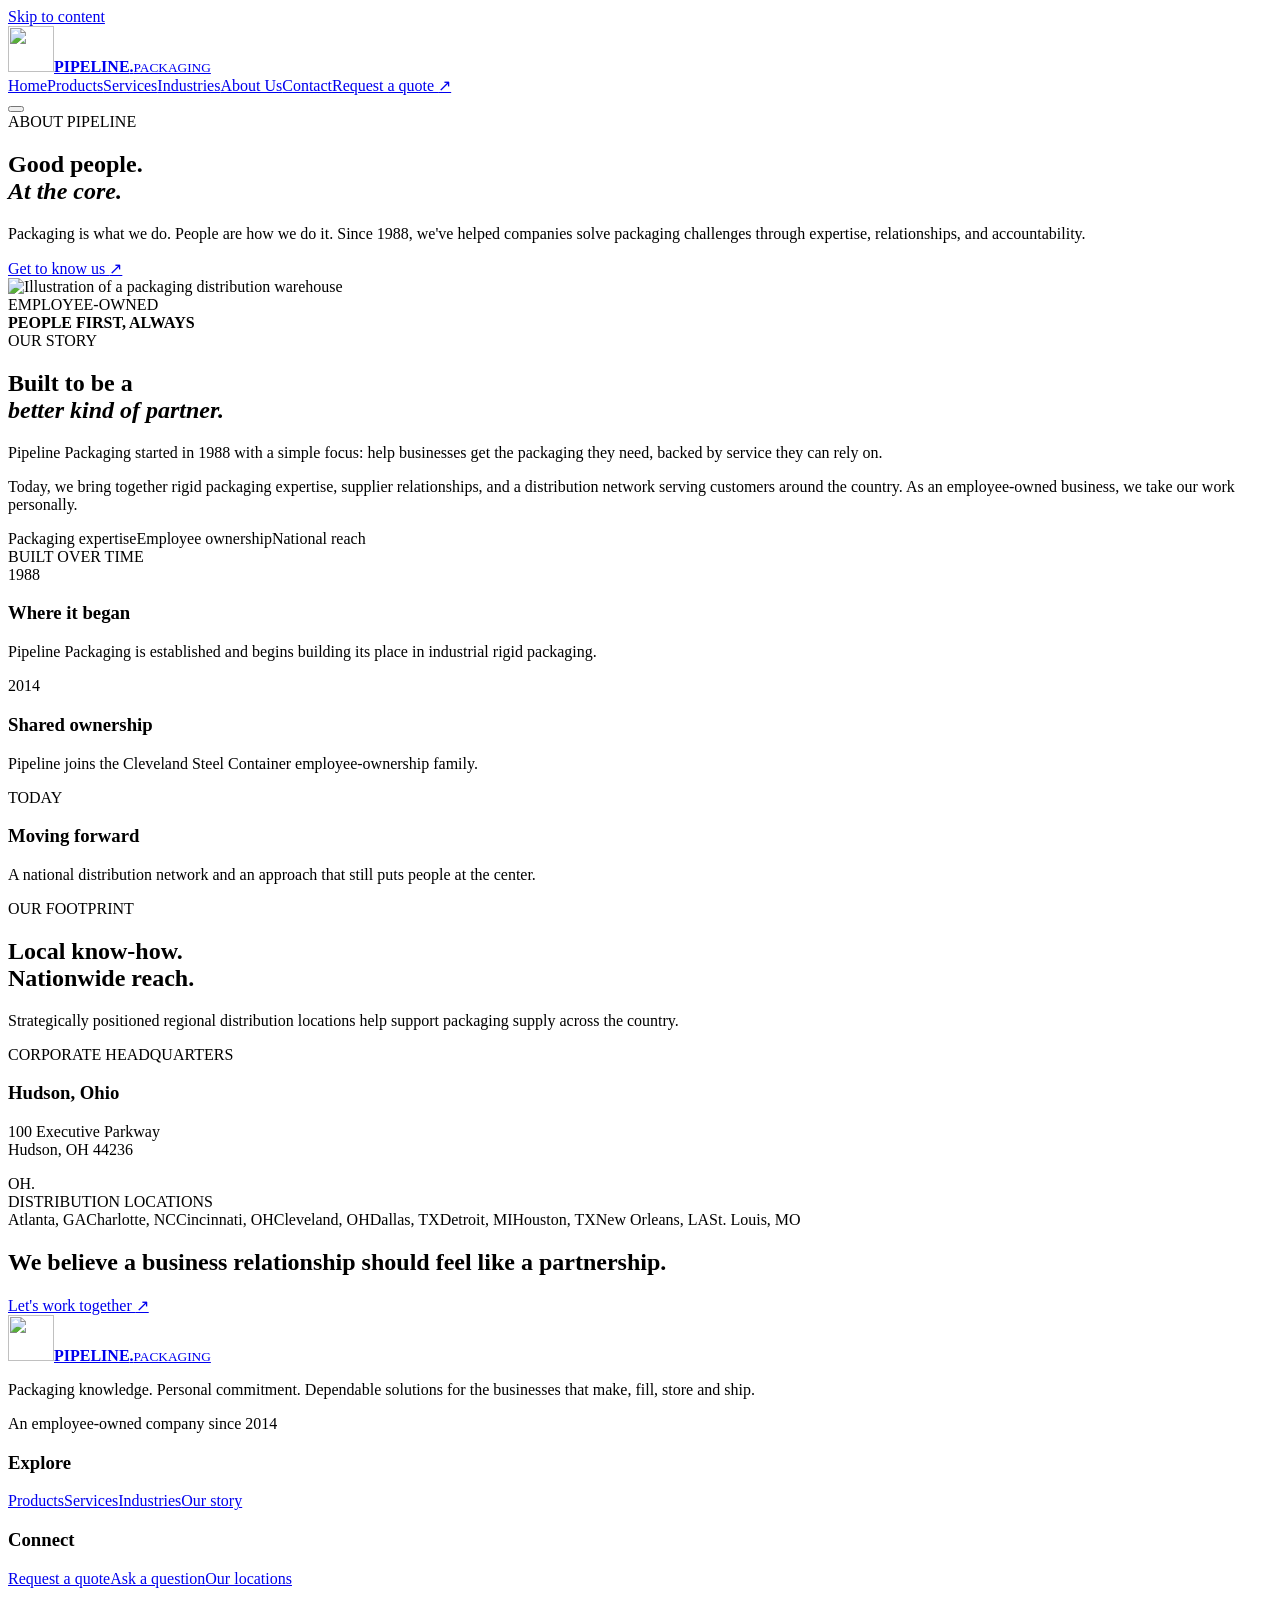
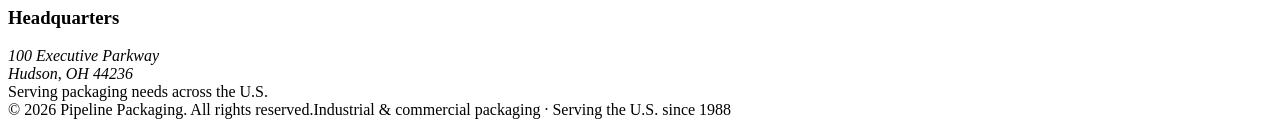
==== about.html @ a378121f "Add files via upload" ====
<!doctype html><html lang="en"><head><meta charset="utf-8"/><meta name="viewport" content="width=device-width, initial-scale=1"/>
<title>Our Story &amp; Locations | Pipeline Packaging</title><meta name="description" content="Learn about Pipeline Packaging, employee-owned since 2014, founded in 1988, with regional distribution locations across the United States."/>
<meta name="theme-color" content="#0d2336"/><link rel="icon" href="assets/favicon.svg" type="image/svg+xml"/><link rel="stylesheet" href="css/styles.css"/>
<link rel="preconnect" href="https://fonts.googleapis.com"/><link rel="preconnect" href="https://fonts.gstatic.com" crossorigin/>
<link href="https://fonts.googleapis.com/css2?family=DM+Sans:wght@400;500;600;700&family=Manrope:wght@400;500;600;700;800&display=swap" rel="stylesheet"/>
</head><body class="page-about"><a class="skip-link" href="#main">Skip to content</a>
<header class="site-header" id="site-header"><div class="container header-row">
<a class="brand" href="index.html" aria-label="Pipeline Packaging homepage"><img src="assets/mark.svg" width="46" height="46" alt=""/><span class="brand-words"><strong>PIPELINE<span class="brand-dot">.</span></strong><small>PACKAGING</small></span></a>
<nav class="main-nav" id="main-nav" aria-label="Main navigation"><a href="index.html" class="nav-link " >Home</a><a href="products.html" class="nav-link " >Products</a><a href="services.html" class="nav-link " >Services</a><a href="industries.html" class="nav-link " >Industries</a><a href="about.html" class="nav-link active" aria-current="page">About Us</a><a href="contact.html" class="nav-link " >Contact</a><a class="btn btn-dark nav-cta" href="contact.html?interest=General%20packaging%20inquiry">Request a quote <span aria-hidden="true">↗</span></a></nav>
<button class="menu-toggle" type="button" aria-label="Open menu" aria-expanded="false" aria-controls="main-nav"><span></span><span></span><span></span></button>
</div></header><main id="main">
<section class="sub-hero about-head"><div class="container about-lead"><div><span class="kicker">ABOUT PIPELINE</span><h1>Good people.<br/><em>At the core.</em></h1><p>Packaging is what we do. People are how we do it. Since 1988, we've helped companies solve packaging challenges through expertise, relationships, and accountability.</p><a href="contact.html" class="btn btn-blue btn-large">Get to know us <span aria-hidden="true">↗</span></a></div><div class="about-hero-photo"><img src="assets/warehouse-scene.svg" alt="Illustration of a packaging distribution warehouse"/><div class="photo-overlay photo-warehouse" aria-hidden="true"></div><div class="about-image-label">EMPLOYEE-OWNED<br/><strong>PEOPLE FIRST, ALWAYS</strong></div></div></div></section>
<section class="section about-origin"><div class="container about-origin-grid"><div><span class="kicker">OUR STORY</span><h2>Built to be a<br/><em>better kind of partner.</em></h2></div><div><p>Pipeline Packaging started in 1988 with a simple focus: help businesses get the packaging they need, backed by service they can rely on.</p><p>Today, we bring together rigid packaging expertise, supplier relationships, and a distribution network serving customers around the country. As an employee-owned business, we take our work personally.</p><div class="pill-row"><span>Packaging expertise</span><span>Employee ownership</span><span>National reach</span></div></div></div></section>
<section class="timeline-section"><div class="container"><span class="kicker kicker-light">BUILT OVER TIME</span><div class="timeline-grid"><div><span>1988</span><h3>Where it began</h3><p>Pipeline Packaging is established and begins building its place in industrial rigid packaging.</p></div><div><span>2014</span><h3>Shared ownership</h3><p>Pipeline joins the Cleveland Steel Container employee-ownership family.</p></div><div><span>TODAY</span><h3>Moving forward</h3><p>A national distribution network and an approach that still puts people at the center.</p></div></div></div></section>
<section class="section" id="locations"><div class="container"><div class="section-top"><div><span class="kicker">OUR FOOTPRINT</span><h2>Local know-how.<br/><span class="muted-heading">Nationwide reach.</span></h2></div><p class="top-caption">Strategically positioned regional distribution locations help support packaging supply across the country.</p></div>
<div class="location-card"><div class="location-heading"><div><span class="kicker kicker-light">CORPORATE HEADQUARTERS</span><h3>Hudson, Ohio</h3><p>100 Executive Parkway<br/>Hudson, OH 44236</p></div><span class="location-symbol">OH<span class="location-dot">.</span></span></div><div class="cities-col"><span class="cities-head">DISTRIBUTION LOCATIONS</span><div class="cities-grid"><span><i aria-hidden="true"></i>Atlanta, GA</span><span><i aria-hidden="true"></i>Charlotte, NC</span><span><i aria-hidden="true"></i>Cincinnati, OH</span><span><i aria-hidden="true"></i>Cleveland, OH</span><span><i aria-hidden="true"></i>Dallas, TX</span><span><i aria-hidden="true"></i>Detroit, MI</span><span><i aria-hidden="true"></i>Houston, TX</span><span><i aria-hidden="true"></i>New Orleans, LA</span><span><i aria-hidden="true"></i>St. Louis, MO</span></div></div></div></div></section>
<section class="section about-close"><div class="container"><h2>We believe a business relationship should feel like a partnership.</h2><a href="contact.html#form" class="btn btn-blue btn-large">Let's work together <span aria-hidden="true">↗</span></a></div></section>
</main><footer class="site-footer"><div class="container"><div class="footer-top">
<div class="footer-intro"><a class="brand brand-light" href="index.html"><img src="assets/mark.svg" width="46" height="46" alt=""/><span class="brand-words"><strong>PIPELINE<span class="brand-dot">.</span></strong><small>PACKAGING</small></span></a><p>Packaging knowledge. Personal commitment. Dependable solutions for the businesses that make, fill, store and ship.</p><span class="owner-flag"><span class="owner-dot"></span> An employee-owned company since 2014</span></div>
<div class="footer-col"><h3>Explore</h3><a href="products.html">Products</a><a href="services.html">Services</a><a href="industries.html">Industries</a><a href="about.html">Our story</a></div>
<div class="footer-col"><h3>Connect</h3><a href="contact.html">Request a quote</a><a href="contact.html#form">Ask a question</a><a href="about.html#locations">Our locations</a></div>
<div class="footer-col"><h3>Headquarters</h3><address>100 Executive Parkway<br/>Hudson, OH 44236</address><span class="footer-muted">Serving packaging needs across the U.S.</span></div>
</div><div class="footer-bottom"><span>© <span id="year">2026</span> Pipeline Packaging. All rights reserved.</span><span>Industrial &amp; commercial packaging · Serving the U.S. since 1988</span></div></div></footer><script defer src="js/main.js"></script></body></html>
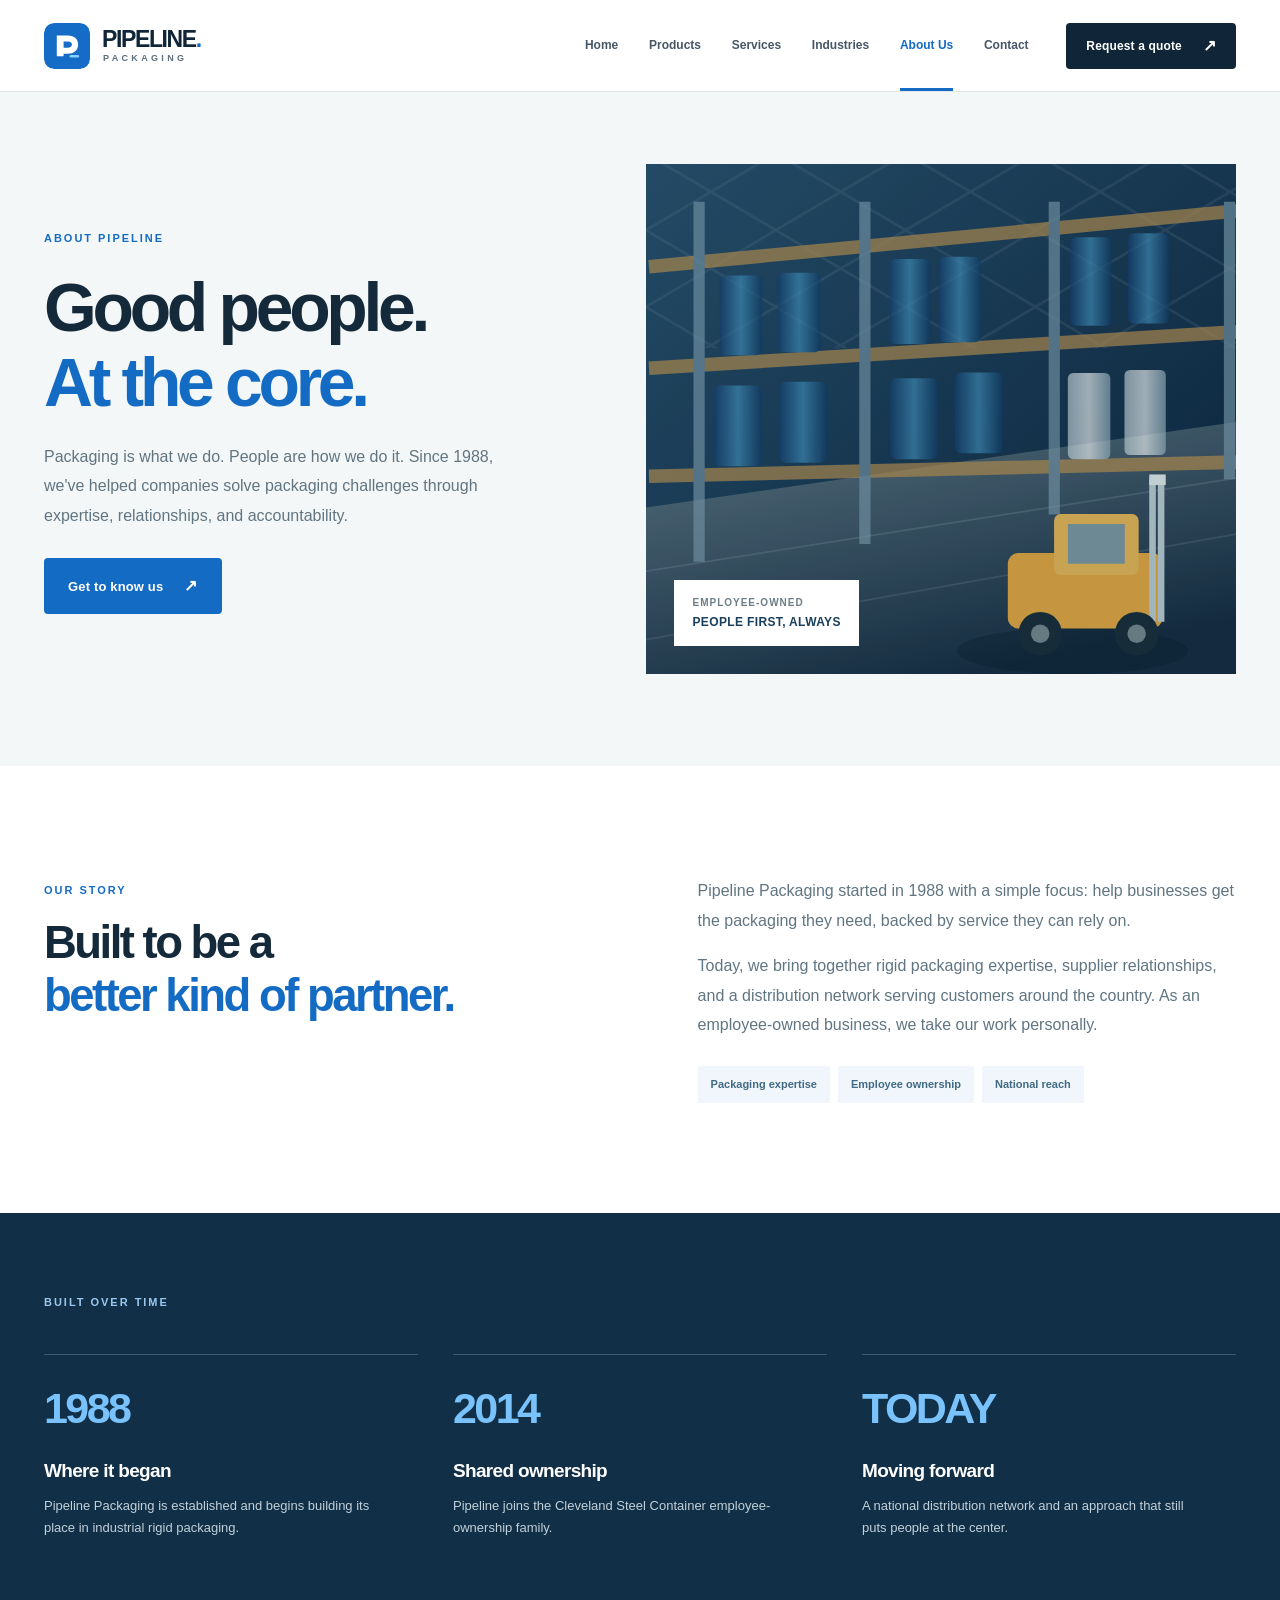
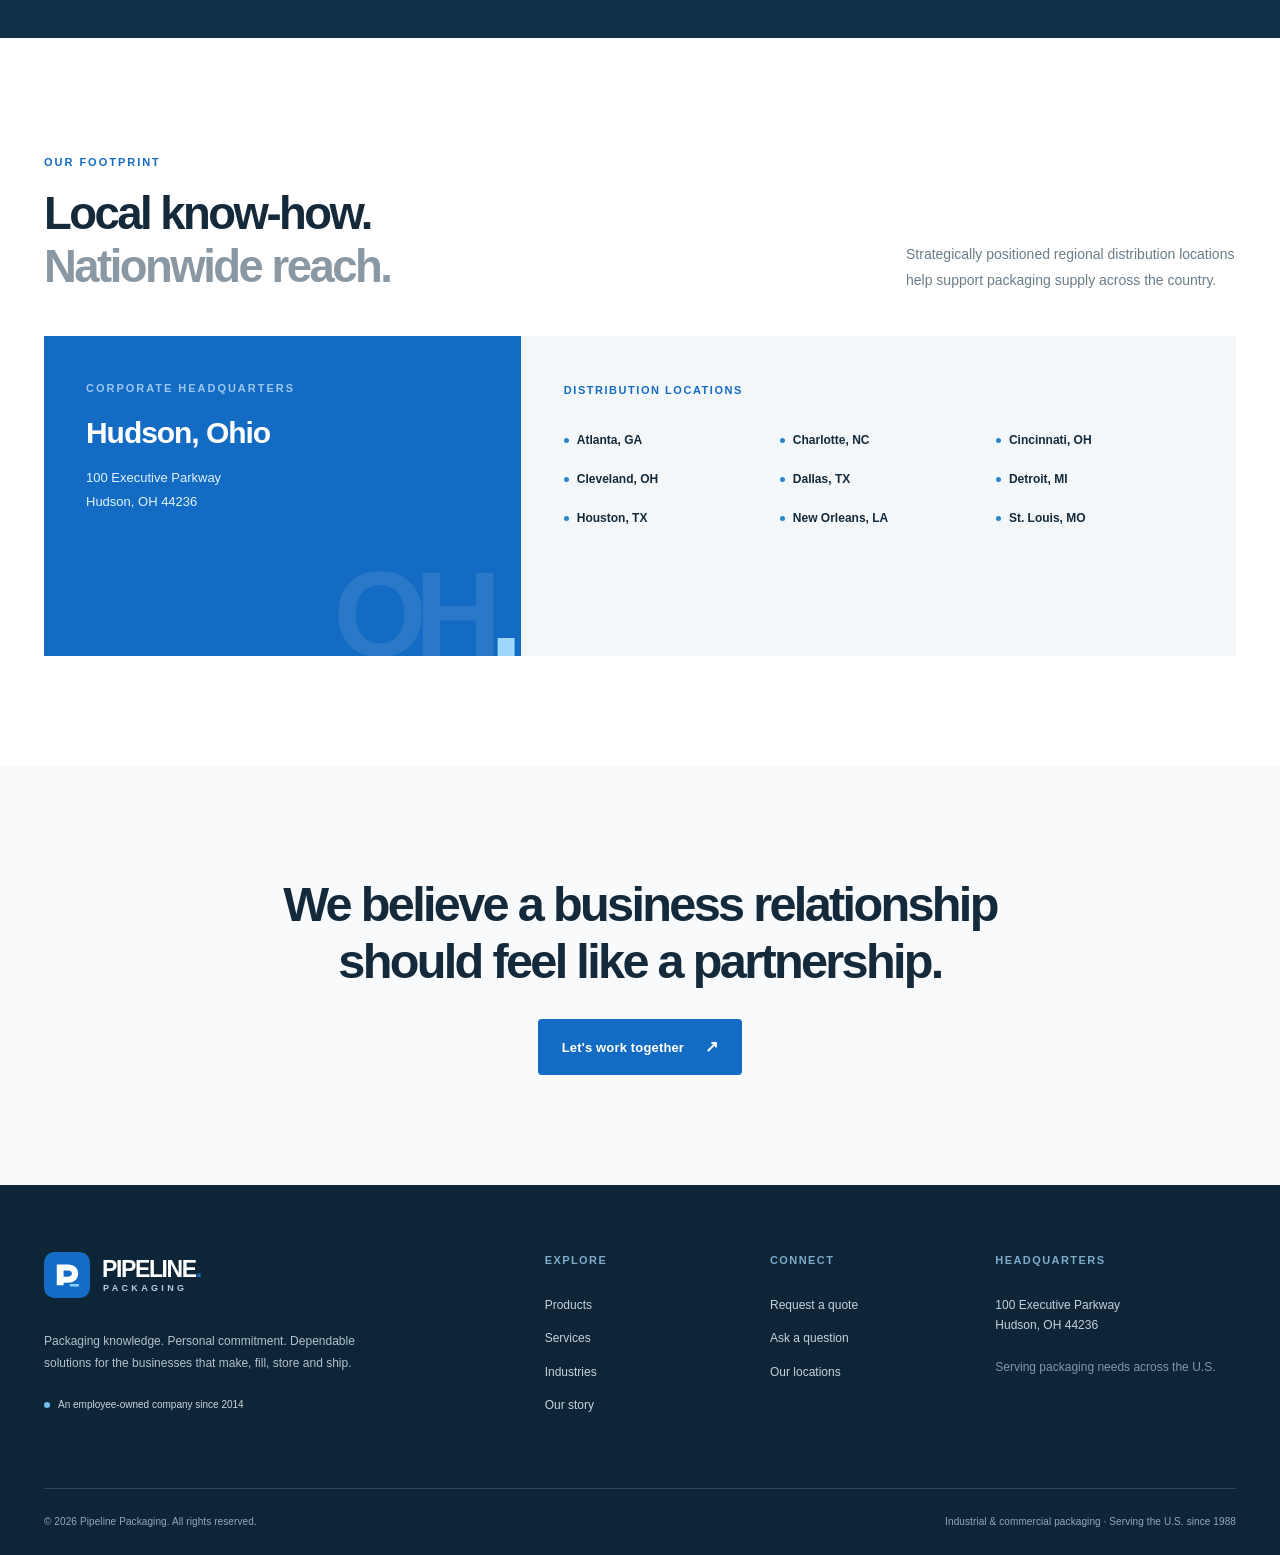
==== commit 799bd9e0: "Add files via upload" ====
--- a/about.html
+++ b/about.html
@@ -1,23 +1,23 @@
 <!doctype html><html lang="en"><head><meta charset="utf-8"/><meta name="viewport" content="width=device-width, initial-scale=1"/>
 <title>Our Story &amp; Locations | Pipeline Packaging</title><meta name="description" content="Learn about Pipeline Packaging, employee-owned since 2014, founded in 1988, with regional distribution locations across the United States."/>
-<meta name="theme-color" content="#0d2336"/><link rel="icon" href="assets/favicon.svg" type="image/svg+xml"/><link rel="stylesheet" href="css/styles.css"/>
+<meta name="theme-color" content="#0d2336"/><link rel="icon" href="favicon.svg" type="image/svg+xml"/><link rel="stylesheet" href="styles.css"/>
 <link rel="preconnect" href="https://fonts.googleapis.com"/><link rel="preconnect" href="https://fonts.gstatic.com" crossorigin/>
 <link href="https://fonts.googleapis.com/css2?family=DM+Sans:wght@400;500;600;700&family=Manrope:wght@400;500;600;700;800&display=swap" rel="stylesheet"/>
 </head><body class="page-about"><a class="skip-link" href="#main">Skip to content</a>
 <header class="site-header" id="site-header"><div class="container header-row">
-<a class="brand" href="index.html" aria-label="Pipeline Packaging homepage"><img src="assets/mark.svg" width="46" height="46" alt=""/><span class="brand-words"><strong>PIPELINE<span class="brand-dot">.</span></strong><small>PACKAGING</small></span></a>
+<a class="brand" href="index.html" aria-label="Pipeline Packaging homepage"><img src="mark.svg" width="46" height="46" alt=""/><span class="brand-words"><strong>PIPELINE<span class="brand-dot">.</span></strong><small>PACKAGING</small></span></a>
 <nav class="main-nav" id="main-nav" aria-label="Main navigation"><a href="index.html" class="nav-link " >Home</a><a href="products.html" class="nav-link " >Products</a><a href="services.html" class="nav-link " >Services</a><a href="industries.html" class="nav-link " >Industries</a><a href="about.html" class="nav-link active" aria-current="page">About Us</a><a href="contact.html" class="nav-link " >Contact</a><a class="btn btn-dark nav-cta" href="contact.html?interest=General%20packaging%20inquiry">Request a quote <span aria-hidden="true">↗</span></a></nav>
 <button class="menu-toggle" type="button" aria-label="Open menu" aria-expanded="false" aria-controls="main-nav"><span></span><span></span><span></span></button>
 </div></header><main id="main">
-<section class="sub-hero about-head"><div class="container about-lead"><div><span class="kicker">ABOUT PIPELINE</span><h1>Good people.<br/><em>At the core.</em></h1><p>Packaging is what we do. People are how we do it. Since 1988, we've helped companies solve packaging challenges through expertise, relationships, and accountability.</p><a href="contact.html" class="btn btn-blue btn-large">Get to know us <span aria-hidden="true">↗</span></a></div><div class="about-hero-photo"><img src="assets/warehouse-scene.svg" alt="Illustration of a packaging distribution warehouse"/><div class="photo-overlay photo-warehouse" aria-hidden="true"></div><div class="about-image-label">EMPLOYEE-OWNED<br/><strong>PEOPLE FIRST, ALWAYS</strong></div></div></div></section>
+<section class="sub-hero about-head"><div class="container about-lead"><div><span class="kicker">ABOUT PIPELINE</span><h1>Good people.<br/><em>At the core.</em></h1><p>Packaging is what we do. People are how we do it. Since 1988, we've helped companies solve packaging challenges through expertise, relationships, and accountability.</p><a href="contact.html" class="btn btn-blue btn-large">Get to know us <span aria-hidden="true">↗</span></a></div><div class="about-hero-photo"><img src="warehouse-scene.svg" alt="Illustration of a packaging distribution warehouse"/><div class="photo-overlay photo-warehouse" aria-hidden="true"></div><div class="about-image-label">EMPLOYEE-OWNED<br/><strong>PEOPLE FIRST, ALWAYS</strong></div></div></div></section>
 <section class="section about-origin"><div class="container about-origin-grid"><div><span class="kicker">OUR STORY</span><h2>Built to be a<br/><em>better kind of partner.</em></h2></div><div><p>Pipeline Packaging started in 1988 with a simple focus: help businesses get the packaging they need, backed by service they can rely on.</p><p>Today, we bring together rigid packaging expertise, supplier relationships, and a distribution network serving customers around the country. As an employee-owned business, we take our work personally.</p><div class="pill-row"><span>Packaging expertise</span><span>Employee ownership</span><span>National reach</span></div></div></div></section>
 <section class="timeline-section"><div class="container"><span class="kicker kicker-light">BUILT OVER TIME</span><div class="timeline-grid"><div><span>1988</span><h3>Where it began</h3><p>Pipeline Packaging is established and begins building its place in industrial rigid packaging.</p></div><div><span>2014</span><h3>Shared ownership</h3><p>Pipeline joins the Cleveland Steel Container employee-ownership family.</p></div><div><span>TODAY</span><h3>Moving forward</h3><p>A national distribution network and an approach that still puts people at the center.</p></div></div></div></section>
 <section class="section" id="locations"><div class="container"><div class="section-top"><div><span class="kicker">OUR FOOTPRINT</span><h2>Local know-how.<br/><span class="muted-heading">Nationwide reach.</span></h2></div><p class="top-caption">Strategically positioned regional distribution locations help support packaging supply across the country.</p></div>
 <div class="location-card"><div class="location-heading"><div><span class="kicker kicker-light">CORPORATE HEADQUARTERS</span><h3>Hudson, Ohio</h3><p>100 Executive Parkway<br/>Hudson, OH 44236</p></div><span class="location-symbol">OH<span class="location-dot">.</span></span></div><div class="cities-col"><span class="cities-head">DISTRIBUTION LOCATIONS</span><div class="cities-grid"><span><i aria-hidden="true"></i>Atlanta, GA</span><span><i aria-hidden="true"></i>Charlotte, NC</span><span><i aria-hidden="true"></i>Cincinnati, OH</span><span><i aria-hidden="true"></i>Cleveland, OH</span><span><i aria-hidden="true"></i>Dallas, TX</span><span><i aria-hidden="true"></i>Detroit, MI</span><span><i aria-hidden="true"></i>Houston, TX</span><span><i aria-hidden="true"></i>New Orleans, LA</span><span><i aria-hidden="true"></i>St. Louis, MO</span></div></div></div></div></section>
 <section class="section about-close"><div class="container"><h2>We believe a business relationship should feel like a partnership.</h2><a href="contact.html#form" class="btn btn-blue btn-large">Let's work together <span aria-hidden="true">↗</span></a></div></section>
 </main><footer class="site-footer"><div class="container"><div class="footer-top">
-<div class="footer-intro"><a class="brand brand-light" href="index.html"><img src="assets/mark.svg" width="46" height="46" alt=""/><span class="brand-words"><strong>PIPELINE<span class="brand-dot">.</span></strong><small>PACKAGING</small></span></a><p>Packaging knowledge. Personal commitment. Dependable solutions for the businesses that make, fill, store and ship.</p><span class="owner-flag"><span class="owner-dot"></span> An employee-owned company since 2014</span></div>
+<div class="footer-intro"><a class="brand brand-light" href="index.html"><img src="mark.svg" width="46" height="46" alt=""/><span class="brand-words"><strong>PIPELINE<span class="brand-dot">.</span></strong><small>PACKAGING</small></span></a><p>Packaging knowledge. Personal commitment. Dependable solutions for the businesses that make, fill, store and ship.</p><span class="owner-flag"><span class="owner-dot"></span> An employee-owned company since 2014</span></div>
 <div class="footer-col"><h3>Explore</h3><a href="products.html">Products</a><a href="services.html">Services</a><a href="industries.html">Industries</a><a href="about.html">Our story</a></div>
 <div class="footer-col"><h3>Connect</h3><a href="contact.html">Request a quote</a><a href="contact.html#form">Ask a question</a><a href="about.html#locations">Our locations</a></div>
 <div class="footer-col"><h3>Headquarters</h3><address>100 Executive Parkway<br/>Hudson, OH 44236</address><span class="footer-muted">Serving packaging needs across the U.S.</span></div>
-</div><div class="footer-bottom"><span>© <span id="year">2026</span> Pipeline Packaging. All rights reserved.</span><span>Industrial &amp; commercial packaging · Serving the U.S. since 1988</span></div></div></footer><script defer src="js/main.js"></script></body></html>
+</div><div class="footer-bottom"><span>© <span id="year">2026</span> Pipeline Packaging. All rights reserved.</span><span>Industrial &amp; commercial packaging · Serving the U.S. since 1988</span></div></div></footer><script defer src="main.js"></script></body></html>
--- a/styles.css
+++ b/styles.css
@@ -0,0 +1,55 @@
+:root{--navy:#102638;--ink:#142a3b;--blue:#146bc3;--blue-dark:#0e559f;--sky:#def0ff;--muted:#657481;--line:#e1e7eb;--warm:#f7f8f6;--white:#fff;--radius:8px;--max:1240px;--shadow:0 22px 60px rgba(25,49,64,.09)}
+*,*::before,*::after{box-sizing:border-box}
+html{scroll-behavior:smooth;scroll-padding-top:96px}
+body{margin:0;background:white;color:var(--ink);font-family:'DM Sans',Arial,sans-serif;font-size:16px;line-height:1.58;-webkit-font-smoothing:antialiased}
+button,input,textarea,select{font:inherit}
+button{cursor:pointer}
+img{display:block;max-width:100%}
+a{text-decoration:none;color:inherit}
+p,h1,h2,h3{margin-top:0}
+::selection{background:#b5dfff;color:#0c3455}
+.container{width:min(calc(100% - 88px),var(--max));margin-inline:auto}
+.sr-only{position:absolute!important;width:1px;height:1px;padding:0;margin:-1px;overflow:hidden;clip:rect(0,0,0,0);white-space:nowrap;border:0}
+.skip-link{position:fixed;left:10px;top:-80px;z-index:1100;background:#fff;padding:12px 20px;box-shadow:0 0 0 3px var(--blue)}.skip-link:focus{top:12px}
+:focus-visible{outline:3px solid #5da4ec;outline-offset:4px}
+h1,h2,h3,.brand,.btn,.stat-number{font-family:'Manrope','DM Sans',sans-serif}
+h1{font-weight:800;letter-spacing:-.063em;line-height:1.105}h2{font-size:clamp(34px,3.55vw,54px);letter-spacing:-.055em;line-height:1.17;font-weight:800}h3{font-weight:800;letter-spacing:-.035em}
+h1 em,h2 em{color:var(--blue);font-style:normal}.muted-heading{color:#8998a3}
+.kicker,.eyebrow{display:inline-flex;align-items:center;gap:11px;color:var(--blue);font-size:11px;letter-spacing:.18em;font-weight:800;text-transform:uppercase}.kicker-light{color:#9bc8f0}.eyebrow{letter-spacing:.135em}.blue-stroke{width:29px;height:2px;background:var(--blue);display:inline-block}
+.btn{display:inline-flex;align-items:center;justify-content:center;gap:21px;border:1px solid transparent;padding:13px 19px;border-radius:4px;font-size:12px;font-weight:800;letter-spacing:.012em;line-height:1.5;min-height:45px;white-space:nowrap;transition:background .25s,transform .25s,color .25s,box-shadow .25s}
+.btn:hover{transform:translateY(-2px)}.btn span{font-size:16px;line-height:1}.btn-blue{color:#fff;background:var(--blue)}.btn-blue:hover{background:#0c59a5;box-shadow:0 10px 22px #146bc32d}.btn-dark{background:var(--navy);color:#fff}.btn-dark:hover{background:#26455c}.btn-outline{background:transparent;border-color:#c6d0d8;color:var(--ink)}.btn-outline:hover{border-color:var(--blue);color:var(--blue)}.btn-white{background:#fff;color:var(--ink)}.btn-white:hover{background:#e6f2ff}.btn-large{padding:17px 23px;min-height:56px;font-size:13px}
+.text-link{font-size:13px;font-weight:800;color:var(--blue);display:inline-flex;gap:15px;align-items:center;border-bottom:1px solid transparent;padding-bottom:4px;transition:gap .2s,border-color .2s}.text-link:hover{gap:21px;border-color:currentColor}.text-link span{font-size:17px}
+.site-header{height:91px;background:#fff;position:sticky;top:0;z-index:100;box-shadow:0 1px 0 rgba(27,54,73,.09);transition:height .25s,box-shadow .25s}.site-header.is-scrolled{box-shadow:0 8px 26px rgba(23,48,68,.065);height:80px}.header-row{height:100%;display:flex;align-items:center;justify-content:space-between;gap:22px}
+.brand{display:inline-flex;align-items:center;gap:12px;flex-shrink:0}.brand img{border-radius:9px}.brand-words{display:flex;flex-direction:column;line-height:1;gap:3px}.brand-words strong{letter-spacing:-.06em;font-weight:800;color:var(--navy);font-size:23px}.brand-dot{color:var(--blue)}.brand-words small{font-weight:700;letter-spacing:.37em;color:#5c6e7d;font-size:9px;padding-left:1px}
+.main-nav{display:flex;align-items:center;gap:clamp(15px,2.4vw,33px)}.nav-link{font-size:12px;font-weight:800;color:#475766;position:relative;line-height:91px;white-space:nowrap;transition:color .2s}.nav-link:hover,.nav-link.active{color:var(--blue)}.nav-link.active::after{content:"";position:absolute;bottom:0;left:0;right:0;height:3px;background:var(--blue)}.site-header.is-scrolled .nav-link{line-height:80px}.nav-cta{margin-left:7px}.menu-toggle{display:none;position:relative;width:44px;height:44px;border:1px solid var(--line);border-radius:3px;background:#fff;padding:11px}.menu-toggle span{display:block;width:21px;height:2px;background:var(--ink);margin:5px 0;transition:transform .2s,opacity .2s}
+/* HOME */
+.hero-section{padding-top:49px;background:#f7f9f9;overflow:hidden}.hero-grid{display:grid;grid-template-columns:.98fr 1.02fr;min-height:616px;gap:28px}.hero-copy{display:flex;align-items:flex-start;flex-direction:column;justify-content:center;padding-bottom:46px;padding-right:14px}.hero-copy h1{font-size:clamp(44px,4.25vw,69px);margin:24px 0 25px;max-width:660px}.hero-copy h1 em{display:block}.hero-lede{font-size:17px;color:#5f707a;max-width:510px;line-height:1.78;margin-bottom:32px}.hero-actions{display:flex;align-items:center;gap:11px;flex-wrap:wrap}.hero-proof{display:flex;align-items:center;gap:17px;margin-top:60px}.hero-proof strong{font-size:12px;font-weight:800;display:block}.hero-proof small{font-size:11px;color:#75828a;display:block;margin-top:2px}.avatar-group{display:flex;padding-left:7px}.avatar-group span{display:grid;place-items:center;width:34px;height:34px;border:2px solid #f7f9f9;border-radius:50%;margin-left:-7px;background:#c8e2f0;color:#1e6691;font-weight:800;font-size:12px}.avatar-group span:nth-child(2){background:#d8d7cc;color:#5b605d}.avatar-group span:nth-child(3){background:#203f56;color:white}
+.hero-media{position:relative;min-height:612px;overflow:hidden;border-radius:3px 3px 0 0;background:#173b59}.hero-base,.story-image img,.about-hero-photo img{width:100%;height:100%;object-fit:cover;position:absolute;inset:0}.photo-overlay{position:absolute;inset:0;background-position:center;background-size:cover;background-repeat:no-repeat;pointer-events:none}.photo-warehouse{background-image:url('https://images.unsplash.com/photo-1586528116311-ad8dd3c8310d?auto=format&fit=crop&w=1600&q=85');opacity:.9}.photo-team{background-image:url('https://images.unsplash.com/photo-1565793298595-6ba897d3b9c5?auto=format&fit=crop&w=1100&q=85');opacity:.9}.hero-photo-shade{position:absolute;inset:0;background:linear-gradient(180deg,rgba(4,19,33,.03) 35%,rgba(5,20,34,.38) 100%),linear-gradient(90deg,rgba(9,31,45,.12),transparent 55%)}
+.hero-corner-tag{position:absolute;top:26px;left:27px;color:#fff;font-size:10px;font-weight:800;letter-spacing:.14em;text-shadow:0 1px 12px #07243a;display:flex;align-items:center;gap:9px}.tiny-accent{width:7px;height:7px;background:#6cc5f6;border-radius:50%}
+.hero-float{position:absolute;bottom:37px;left:32px;background:#fff;padding:23px 25px 22px;min-width:245px;box-shadow:var(--shadow)}.hero-float strong{display:block;font-size:24px;font-weight:800;letter-spacing:-.055em;line-height:1.2}.hero-float small{font-size:12px;color:var(--muted);display:block;margin-top:10px}.float-icon{position:absolute;top:15px;right:18px;font-size:20px;color:var(--blue)}
+.trust-strip{min-height:86px;display:flex;align-items:center;justify-content:space-between;gap:18px;color:#63727d}.trust-strip span:first-child{font-size:10px;color:#9aa5aa;font-weight:800;letter-spacing:.15em}.trust-strip strong{font-weight:700;font-size:11px;white-space:nowrap}.trust-line{width:1px;background:#d7e0e4;height:22px}
+.stats-band{background:#112d43;color:white}.stats-grid{display:grid;grid-template-columns:repeat(4,1fr);padding:35px 0}.stats-grid>div{padding-left:30px;border-left:1px solid #ffffff22}.stats-grid>div:first-child{padding-left:0;border-left:0}.stats-grid strong{display:block;font-family:Manrope,sans-serif;font-size:39px;letter-spacing:-.07em;font-weight:800;line-height:1.17}.stats-grid span:not(.statplus){display:block;color:#c0ccd5;font-size:12px;margin-top:7px}.statplus{color:#56b9f6}
+.section{padding:110px 0}.section-top{display:flex;align-items:end;justify-content:space-between;gap:60px;margin-bottom:42px}.section-top h2{margin:14px 0 0}.section-top-side{width:340px;max-width:100%}.section-top-side p,.top-caption{color:#6b7c87;font-size:14px;line-height:1.83;margin:0 0 20px}.top-caption{max-width:330px;margin-bottom:0}.home-products{display:grid;grid-template-columns:repeat(4,minmax(0,1fr));gap:19px}.product-card{min-width:0;background:#fff;border:1px solid #e7ecef;transition:box-shadow .3s,transform .3s,border-color .3s}.product-card:hover{box-shadow:0 20px 38px #1e4c6c11;transform:translateY(-5px);border-color:#d6e6f1}.product-art{background:#e7edef;display:block;overflow:hidden;aspect-ratio:1.34}.product-art img{height:100%;width:100%;object-fit:cover;transition:transform .45s}.product-card:hover img{transform:scale(1.05)}.product-card-bottom{padding:22px 20px 24px}.item-index{color:#a0abb4;font-size:11px;font-family:Manrope,sans-serif;font-weight:800;letter-spacing:.14em}.product-card h3{font-size:17px;line-height:1.35;margin:11px 0 9px;min-height:45px}.product-card p{color:#74818b;font-size:12px;line-height:1.7;min-height:65px;margin:0 0 21px}.product-card .text-link{font-size:11px;gap:7px}
+.story-teaser{background:#f5f7f8}.story-grid{display:grid;grid-template-columns:1.06fr .94fr;align-items:center;gap:8vw}.story-visual{display:grid;grid-template-columns:.78fr 1fr;min-height:484px}.story-block{background:#1668b8;color:#fff;display:flex;flex-direction:column;padding:32px 26px;position:relative;z-index:1}.story-overline{font-size:10px;letter-spacing:.14em;font-weight:800;color:#dceeff}.story-number{display:block;font-family:Manrope,sans-serif;font-size:52px;font-weight:800;line-height:1;letter-spacing:-.08em;margin:auto 0 16px}.story-number span{font-size:22px;color:#a9cceb}.story-block h3{font-size:26px;line-height:1.25;margin:0 0 15px}.story-block p{color:#e3f1ff;font-size:12px;line-height:1.76;margin:0}.story-image{position:relative;min-width:0;background:#173d57;overflow:hidden}.story-image:after{content:"";position:absolute;inset:0;background:linear-gradient(0deg,#09203555,transparent)}.story-copy h2{margin:13px 0 22px}.story-copy>p{color:#6a7781;font-size:15px;line-height:1.85;margin-bottom:27px}.checklist{margin:0 0 30px}.checklist>div{display:flex;gap:12px;align-items:start;margin-bottom:13px;font-size:13px;font-weight:700}.check{display:grid;place-items:center;border-radius:50%;background:#e5f3ff;color:#1570be;width:23px;height:23px;flex-shrink:0;font-weight:900}
+.services-overview .service-trio{display:grid;grid-template-columns:repeat(3,1fr);gap:18px}.service-tile{min-height:312px;background:#f5f7f8;padding:30px;position:relative;display:flex;flex-direction:column;transition:background .25s,transform .25s}.service-tile:hover{background:#e9f3fb;transform:translateY(-4px)}.service-symbol{color:var(--blue);display:block;font-family:Manrope,sans-serif;font-size:39px;line-height:1;margin-bottom:auto}.service-count{font-weight:800;color:#8195a0;font-size:10px;letter-spacing:.12em;margin:30px 0 11px}.service-tile h3{font-size:25px;margin:0 0 8px}.service-tile p{max-width:285px;color:#71818a;font-size:13px;line-height:1.73;margin-bottom:24px}.service-more{font-size:12px;font-weight:800;color:#146bc3;margin-top:auto}
+.home-quote{padding-top:0}.quote-band{background:#112e45;color:white;padding:65px 67px;display:flex;gap:30px;align-items:center;justify-content:space-between;position:relative;overflow:hidden}.quote-band:after{content:"";position:absolute;width:490px;height:490px;border:1px solid #77addb2c;border-radius:50%;right:-145px;top:-234px;box-shadow:0 0 0 60px #77addb08,0 0 0 120px #77addb06;pointer-events:none}.quote-band>div,.quote-band>a{z-index:1}.quote-band h2{margin:16px 0;line-height:1.18;font-size:clamp(31px,3vw,46px)}.quote-band h2 em{color:#87c7ff}.quote-band p{font-size:13px;color:#c4d2dd;margin-bottom:0;max-width:510px}
+/* GENERAL INTERIOR */
+.sub-hero{background:#f4f7f8;padding:100px 0 86px}.sub-grid{display:grid;grid-template-columns:1fr .81fr;gap:7vw;align-items:center}.sub-hero h1,.contact-top h1{font-size:clamp(50px,5.3vw,79px);margin:20px 0 25px}.sub-hero p{color:#677885;font-size:17px;line-height:1.8;max-width:560px}.sub-hero-art{min-height:355px;background:#e0e7e3;position:relative;overflow:hidden;box-shadow:0 15px 45px #0c263514}.sub-hero-art img{width:100%;height:355px;object-fit:cover}.art-label{position:absolute;left:18px;right:18px;bottom:17px;padding:12px 14px;background:#fff;color:#334d5f;font-size:10px;letter-spacing:.13em;font-weight:800;display:flex;justify-content:space-between}
+.products-page-section{padding-top:85px}.products-control{display:flex;gap:50px;align-items:end;justify-content:space-between}.products-control h2{margin:12px 0 0}.products-control>p{font-size:13px;color:#798792;max-width:300px}.filter-list{display:flex;gap:9px;flex-wrap:wrap;margin:36px 0 36px}.filter-button{border:1px solid #dce4e9;background:#fff;padding:11px 15px;color:#546b7b;font-size:11px;font-weight:800;transition:all .2s}.filter-button:hover{border-color:#91bada;color:#16599a}.filter-button.active{background:#124b78;border-color:#124b78;color:#fff}.filter-button span{font-size:10px;margin-left:7px;opacity:.75}.product-grid-page{display:grid;grid-template-columns:repeat(3,minmax(0,1fr));gap:22px}.product-grid-page .product-art{aspect-ratio:1.55}.product-grid-page .product-card-bottom{padding:25px 27px 26px}.product-grid-page .product-card h3{font-size:21px;min-height:auto}.product-grid-page .product-card p{min-height:45px;font-size:13px}.product-card[hidden]{display:none!important}.note-panel{background:#f3f7f9;padding:34px 37px;margin-bottom:112px;display:flex;align-items:center;gap:22px}.note-symbol{border:1px solid #aed3ee;border-radius:50%;height:35px;width:35px;display:grid;place-items:center;flex-shrink:0;color:var(--blue);font-weight:800}.note-panel>div{flex:1}.note-panel h3{font-size:18px;margin:0 0 5px}.note-panel p{color:#73838c;font-size:12px;line-height:1.7;margin:0}
+/* SERVICES */
+.sub-hero-dark{background:#112c43;color:white;padding:102px 0 0}.sub-hero-dark h1{color:#fff}.sub-hero-dark h1 em{color:#85c6ff}.sub-hero-dark p{color:#bfccd5;font-size:16px;max-width:350px}.service-headline{display:flex;align-items:end;justify-content:space-between;gap:50px;padding-bottom:73px}.service-headline h1{margin-bottom:0}.service-nav{display:grid;grid-template-columns:repeat(5,1fr);border-top:1px solid #ffffff39}.service-nav a{font-weight:800;font-size:11px;letter-spacing:.05em;padding:25px 7px 25px 0;border-right:1px solid #ffffff29;color:#d7e4ec;transition:color .2s,background .2s}.service-nav a:not(:first-child){padding-left:18px}.service-nav a:last-child{border-right:0}.service-nav a:hover{color:#fff;background:#ffffff09}.service-details{padding-top:35px;padding-bottom:75px}.service-detail{display:grid;grid-template-columns:.43fr 1fr;gap:11vw;padding:69px 0 76px;border-bottom:1px solid #dce5e9}.service-detail:last-child{border-bottom:0}.service-ident{display:flex;justify-content:space-between;align-items:start;flex-wrap:wrap;gap:15px}.service-ident>span:first-child{color:var(--blue);font-size:11px;font-weight:800;letter-spacing:.15em}.service-glyph{font-size:58px;color:#bad8ef;font-family:Manrope,sans-serif;line-height:1}.service-description h2{margin:0 0 22px}.service-description>p{max-width:680px;color:#627582;font-size:15px;line-height:1.9}.service-description ul{list-style:none;display:flex;flex-wrap:wrap;gap:10px;padding:15px 0 0;margin:0}.service-description li{font-size:11px;font-weight:800;color:#486476;padding:9px 13px;border:1px solid #dce6ed;background:#f8fafb}.service-bottom{background:#f5f7f8}.cta-split{display:grid;grid-template-columns:1fr .7fr;gap:9vw;align-items:center}.cta-split h2{margin:16px 0 0}.cta-split p{font-size:15px;color:#647986;line-height:1.8;max-width:450px;margin:0 0 23px}
+/* INDUSTRIES */
+.industry-head{padding-bottom:95px}.industry-lead{display:flex;align-items:end;justify-content:space-between;gap:55px}.industry-lead h1{margin-bottom:0}.industry-lead p{max-width:380px;margin:0 0 3px}.industries-section{padding-top:77px}.industry-grid{display:grid;grid-template-columns:repeat(3,minmax(0,1fr));gap:17px}.industry-card{position:relative;min-height:293px;padding:29px 30px;display:flex;flex-direction:column;overflow:hidden;transition:transform .25s,box-shadow .25s}.industry-card:hover{transform:translateY(-5px);box-shadow:0 16px 27px #19445914}.industry-card:after{content:"";position:absolute;width:190px;height:190px;border-radius:50%;right:-72px;top:-55px;box-shadow:0 0 0 22px #fff3,0 0 0 46px #fff2;background:#fff2;transition:transform .35s}.industry-card:hover:after{transform:scale(1.14)}.industry-no{font-size:10px;font-weight:800;letter-spacing:.13em;opacity:.63;position:relative;z-index:1}.industry-mark{font-family:Manrope,sans-serif;font-size:57px;font-weight:800;letter-spacing:-.09em;line-height:1.2;opacity:.18;margin:auto 0 10px}.industry-card>div{position:relative;z-index:2}.industry-card h2{font-size:22px;margin:0 0 6px;letter-spacing:-.045em}.industry-card p{font-size:12px;line-height:1.55;opacity:.77;max-width:280px;margin:0}.industry-arrow{position:absolute;right:25px;bottom:25px;font-size:22px;z-index:2}.industry-indigo{background:#dce9f4;color:#174d79}.industry-sage{background:#e5eee7;color:#46634a}.industry-sand{background:#f4eadd;color:#82623f}.industry-blue{background:#144b77;color:#e8f4ff}.industry-sky{background:#e5f3f7;color:#286c83}.industry-lime{background:#e6ebdd;color:#64764b}.industry-stone{background:#e4e8e8;color:#5d7476}.industry-ice{background:#d9edf3;color:#447587}.industry-cream{background:#ebeae5;color:#5d645b}.industry-banner{background:#146bc3;color:#fff;padding:40px 46px;margin-bottom:110px;display:flex;align-items:center;gap:27px}.industry-banner-icon{font-size:38px}.industry-banner>div:nth-child(2){flex:1}.industry-banner h2{font-size:26px;margin:5px 0 0}
+/* ABOUT */
+.about-head{padding:73px 0 92px}.about-lead{display:grid;grid-template-columns:.87fr 1fr;gap:7vw;align-items:center}.about-lead h1{margin:22px 0 21px}.about-lead p{line-height:1.85;font-size:16px;max-width:490px;color:#617580;margin:0 0 28px}.about-hero-photo{height:510px;position:relative;overflow:hidden;background:#0f3c5f}.about-image-label{position:absolute;bottom:28px;left:28px;background:#fff;padding:15px 18px;color:#6d7d86;font-size:10px;letter-spacing:.1em;font-weight:800;line-height:1.5}.about-image-label strong{display:block;color:#193f5c;letter-spacing:.03em;font-size:12px;margin-top:3px}.about-origin-grid{display:grid;grid-template-columns:1fr 1fr;gap:9vw}.about-origin h2{margin:15px 0 0}.about-origin p{font-size:16px;line-height:1.85;color:#607582}.pill-row{display:flex;flex-wrap:wrap;gap:8px;margin-top:26px}.pill-row span{font-size:11px;font-weight:800;color:#416a85;background:#f0f6fb;padding:10px 13px}.timeline-section{padding:75px 0 85px;background:#112f46;color:#fff}.timeline-grid{display:grid;grid-template-columns:repeat(3,1fr);margin-top:40px;gap:35px}.timeline-grid>div{padding-top:20px;border-top:1px solid #799bb166}.timeline-grid>div>span{font-family:Manrope,sans-serif;font-size:43px;font-weight:800;letter-spacing:-.06em;color:#79c2fb}.timeline-grid h3{font-size:19px;margin:13px 0 9px}.timeline-grid p{font-size:13px;line-height:1.75;color:#c1d1db;max-width:330px}.location-card{display:grid;grid-template-columns:.8fr 1.2fr;min-height:320px;background:#f4f7f9;margin-top:42px}.location-heading{background:#146bc3;color:#fff;padding:38px 42px;position:relative;overflow:hidden;display:flex;flex-direction:column;justify-content:space-between}.location-heading h3{font-size:30px;margin:10px 0 10px}.location-heading p{font-size:13px;line-height:1.8;margin:0;color:#e1f3ff}.location-symbol{font-size:120px;font-family:Manrope,sans-serif;font-weight:800;letter-spacing:-.1em;line-height:1;color:#ffffff18;position:absolute;bottom:-18px;right:10px}.location-dot{color:#9ed7ff}.cities-col{padding:40px 43px}.cities-head{font-size:11px;color:var(--blue);font-weight:800;letter-spacing:.14em}.cities-grid{display:grid;grid-template-columns:repeat(3,minmax(0,1fr));gap:20px 19px;margin-top:30px}.cities-grid span{display:flex;gap:8px;align-items:start;font-size:12px;font-weight:700;white-space:nowrap}.cities-grid i{margin-top:7px;background:#2886cb;width:5px;height:5px;flex-shrink:0;border-radius:50%}.about-close{text-align:center;background:#f8fafb}.about-close h2{font-size:clamp(31px,3.8vw,54px);max-width:820px;margin:0 auto 30px}
+/* CONTACT */
+.contact-section{background:#f4f7f8;padding:90px 0 110px}.contact-top{display:grid;grid-template-columns:1fr .5fr;gap:11vw;align-items:end;margin-bottom:67px}.contact-top h1{margin:20px 0 20px}.contact-top>div:first-child>p{font-size:16px;color:#617581;max-width:560px;line-height:1.82;margin:0}.contact-aside{border-left:2px solid #c3d9e9;padding:9px 0 9px 27px}.contact-detail-tag{display:block;color:var(--blue);font-size:10px;font-weight:800;letter-spacing:.13em;margin-bottom:16px}.contact-aside address{font-size:17px;font-weight:800;font-style:normal;line-height:1.6}.contact-placeholder{margin-top:15px;color:#8a9aa5;font-size:12px;line-height:1.65}.form-shell{background:#fff;border:1px solid #e7edf0;padding:52px 60px;box-shadow:0 26px 55px #1e4c6710;scroll-margin-top:110px}.form-heading{margin-bottom:36px;padding-bottom:28px;border-bottom:1px solid #e8edf0}.form-step{color:var(--blue);font-size:10px;font-weight:800;letter-spacing:.14em}.form-heading h2{font-size:32px;margin:12px 0 7px}.form-heading p{color:#8495a0;font-size:12px;margin:0}.form-heading b,.field label>span:not(.optional){color:#146bc3}.form-grid{display:grid;grid-template-columns:repeat(2,minmax(0,1fr));gap:25px 24px}.field{display:flex;flex-direction:column;gap:9px;min-width:0}.field-full{grid-column:1/-1}.field label{font-size:12px;font-weight:800;color:#263f4f}.optional{color:#9ba8af!important;font-size:11px;font-weight:500;margin-left:5px}.field input,.field select,.field textarea{background:#fbfcfd;border:1px solid #dbe3e9;border-radius:3px;padding:15px 16px;width:100%;color:#243d50;min-height:53px;outline:none;font-size:13px;transition:border-color .2s,box-shadow .2s,background .2s}.field select{appearance:none;background-image:url("data:image/svg+xml,%3Csvg xmlns='http://www.w3.org/2000/svg' width='16' height='16' viewBox='0 0 24 24' fill='none' stroke='%23657c8d' stroke-width='2'%3E%3Cpath d='m6 9 6 6 6-6'/%3E%3C/svg%3E");background-repeat:no-repeat;background-position:right 16px center;padding-right:40px}.field textarea{resize:vertical;min-height:143px}.field input::placeholder,.field textarea::placeholder{color:#a2b0b8}.field input:focus,.field select:focus,.field textarea:focus{background:#fff;border-color:#1978ce;box-shadow:0 0 0 3px #dceefe}.field [aria-invalid="true"]{border-color:#c4413f;background:#fff9f8}.field-honeypot{position:absolute;left:-9999px;width:1px;height:1px;overflow:hidden}.form-footer{display:flex;align-items:center;justify-content:space-between;gap:28px;padding-top:34px;margin-top:31px;border-top:1px solid #e9edf0}.form-privacy{display:flex;gap:13px;align-items:flex-start;max-width:440px}.form-privacy p{font-size:11px;color:#8799a5;line-height:1.7;margin:0}.privacy-icon{color:#73a5c9;font-size:23px;line-height:1}.form-feedback{color:#bb3232;font-size:12px;font-weight:700;margin:15px 0 0}.modal-backdrop{position:fixed;inset:0;z-index:200;background:#0a2136b8;display:grid;place-items:center;padding:20px;overflow:auto}.modal-backdrop[hidden]{display:none}.modal{background:white;padding:39px;max-width:610px;width:100%;max-height:min(90vh,790px);overflow-y:auto;box-shadow:0 30px 100px #08182777;position:relative}.modal-close{position:absolute;right:16px;top:13px;background:#f1f4f6;border:0;width:33px;height:33px;font-size:24px;color:#526775}.modal-icon{display:grid;place-items:center;background:#e8f3fd;color:#186cba;font-size:23px;font-weight:800;width:45px;height:45px;border-radius:50%;margin-bottom:18px}.modal h2{font-size:31px;margin:0 0 13px}.modal-explain{font-size:13px;color:#627582;line-height:1.8}.quote-preview{background:#f4f7f9;border:1px solid #e3e9ed;padding:19px;font-size:11px;line-height:1.7;font-family:DM Sans,Arial,sans-serif;white-space:pre-wrap;overflow-wrap:anywhere;max-height:220px;overflow:auto}.modal-actions{display:flex;gap:12px;margin-top:21px}.modal-actions .btn{min-width:130px}
+/* FOOTER */
+.site-footer{background:#0d2537;color:#fff;padding:67px 0 0}.footer-top{display:grid;grid-template-columns:2.2fr .85fr .85fr 1.18fr;gap:52px;padding-bottom:73px}.brand-light .brand-words strong{color:#fff}.brand-light .brand-words small{color:#b9ccd9}.footer-intro>p{font-size:12px;line-height:1.85;color:#afc2cf;max-width:340px;margin:24px 0 23px}.owner-flag{font-size:10px;color:#c9d6dd;display:flex;align-items:center;gap:8px}.owner-dot{width:6px;height:6px;border-radius:50%;background:#72bfef}.footer-col{display:flex;flex-direction:column;gap:13px}.footer-col h3{font-size:11px;color:#7eabca;letter-spacing:.13em;text-transform:uppercase;margin-bottom:12px}.footer-col a,.footer-col address,.footer-muted{font-size:12px;color:#c3d2dc;font-style:normal;line-height:1.7;transition:color .2s}.footer-col a:hover{color:#fff}.footer-muted{color:#8298a7;margin-top:8px}.footer-bottom{border-top:1px solid #ffffff25;padding:25px 0;display:flex;gap:22px;align-items:center;justify-content:space-between;color:#8eabbc;font-size:10px;letter-spacing:.01em}
+/* MOTION */
+[data-reveal]{transition:opacity .5s,transform .5s}[data-reveal].will-reveal{opacity:0;transform:translateY(13px)}[data-reveal].is-revealed{opacity:1;transform:translateY(0)}
+@media(max-width:1100px){.main-nav{gap:17px}.nav-link{font-size:11px}.nav-cta{padding:12px 14px}.hero-copy h1{font-size:clamp(44px,4.45vw,62px)}.hero-lede{font-size:15px}.hero-proof{margin-top:42px}.story-grid{gap:5vw}.story-block{padding:25px 20px}.story-block h3{font-size:23px}.footer-top{gap:24px}}
+@media(max-width:900px){.container{width:min(calc(100% - 48px),var(--max))}.site-header,.site-header.is-scrolled{height:76px}.menu-toggle{display:block}.menu-toggle.open span:nth-child(1){transform:translateY(7px) rotate(45deg)}.menu-toggle.open span:nth-child(2){opacity:0}.menu-toggle.open span:nth-child(3){transform:translateY(-7px) rotate(-45deg)}.main-nav{display:none;position:absolute;top:76px;left:0;right:0;background:white;box-shadow:0 25px 50px #133b581a;padding:15px 24px 25px;flex-direction:column;align-items:stretch;gap:0}.main-nav.open{display:flex}.nav-link,.site-header.is-scrolled .nav-link{line-height:1.4;padding:16px 7px;border-bottom:1px solid #e8ecee;font-size:14px}.nav-link.active::after{bottom:-1px;left:0;width:41px;right:auto;height:3px}.nav-cta{margin:16px 0 0;justify-content:space-between;padding:15px}.hero-grid{gap:18px}.hero-section{padding-top:35px}.hero-copy h1{font-size:clamp(39px,5vw,59px)}.hero-lede{font-size:14px}.hero-actions .btn{min-height:51px;padding:12px 14px;font-size:11px}.hero-media{min-height:535px}.hero-grid{min-height:535px}.trust-strip{gap:14px}.trust-strip strong{font-size:10px}.stats-grid strong{font-size:34px}.section{padding:80px 0}.home-products{grid-template-columns:repeat(2,1fr)}.product-art{aspect-ratio:1.7}.product-card p{min-height:44px}.story-grid{grid-template-columns:1fr}.story-visual{min-height:340px;grid-template-columns:.65fr 1fr}.story-copy{padding:12px 0 0}.story-number{margin-top:40px}.story-copy h2{max-width:650px}.services-overview .service-trio{gap:10px}.service-tile{padding:23px;min-height:322px}.service-tile h3{font-size:22px}.footer-top{grid-template-columns:1.4fr 1fr 1fr;gap:35px}.footer-top .footer-col:last-child{grid-column:2/4}.sub-grid{gap:30px}.sub-hero h1{font-size:clamp(43px,5vw,66px)}.product-grid-page{grid-template-columns:repeat(2,1fr)}.service-detail{gap:40px}.industry-grid{grid-template-columns:repeat(2,1fr)}.about-lead{gap:30px}.cities-grid{grid-template-columns:repeat(2,1fr)}.location-card{grid-template-columns:1fr 1.25fr}.location-heading{padding:30px 27px}.cities-col{padding:32px 26px}.contact-top{gap:40px}}
+@media(max-width:650px){.container{width:min(calc(100% - 38px),var(--max))}.brand img{height:41px;width:41px}.brand-words strong{font-size:20px}.site-header,.site-header.is-scrolled{height:69px}.main-nav{top:69px}.hero-section{padding-top:34px}.hero-grid{display:flex;flex-direction:column;gap:0}.hero-copy{padding:15px 0 41px}.hero-copy h1{font-size:clamp(43px,10vw,61px);margin:19px 0}.hero-lede{font-size:15px;margin-bottom:23px}.hero-proof{margin-top:28px}.hero-media{min-height:400px;height:400px}.hero-corner-tag{top:17px;left:17px;font-size:9px}.hero-float{left:17px;bottom:17px;padding:16px 17px;min-width:191px}.hero-float strong{font-size:20px}.hero-float small{font-size:10px}.trust-strip{flex-wrap:wrap;padding:21px 0;min-height:auto;justify-content:flex-start;gap:10px 20px}.trust-strip span:first-child{width:100%}.trust-strip strong{font-size:10px}.trust-line{display:none}.stats-grid{grid-template-columns:repeat(2,1fr);padding:23px 0;row-gap:20px}.stats-grid>div,.stats-grid>div:first-child{padding:0 14px 0 0;border:0}.stats-grid strong{font-size:33px}.stats-grid span:not(.statplus){font-size:11px}.section{padding:71px 0}.section-top{display:block;margin-bottom:26px}.section-top h2{font-size:clamp(33px,8vw,44px)}.section-top-side{width:auto;margin-top:20px}.section-top-side p{margin-bottom:10px}.home-products{gap:10px}.product-art{aspect-ratio:1.05}.product-card-bottom{padding:16px 13px 19px}.product-card h3{font-size:15px;min-height:40px;margin-top:7px}.product-card p{font-size:11px;min-height:95px;margin-bottom:15px}.product-card .text-link{font-size:10px;gap:3px}.story-visual{min-height:340px}.story-block{padding:17px}.story-block h3{font-size:19px}.story-block p{font-size:10px}.story-overline{font-size:9px}.story-number{font-size:39px}.story-copy{padding-top:35px}.story-copy>p{font-size:14px}.services-overview .service-trio{grid-template-columns:1fr}.service-tile{min-height:230px;padding:24px}.service-symbol{font-size:29px}.service-count{margin-top:18px}.service-tile h3{font-size:23px}.service-tile p{max-width:100%;margin-bottom:14px}.home-quote{padding-top:0}.quote-band{padding:34px 25px;display:block}.quote-band h2{font-size:31px}.quote-band p{margin:0 0 26px}.quote-band .btn{width:100%}.sub-hero{padding:63px 0}.sub-grid{grid-template-columns:1fr;gap:27px}.sub-hero h1,.contact-top h1{font-size:clamp(44px,10vw,64px)}.sub-hero p{font-size:15px}.sub-hero-art,.sub-hero-art img{height:270px;min-height:270px}.products-page-section{padding-top:54px}.products-control{display:block}.products-control>p{margin-top:15px}.filter-list{margin:25px 0;flex-wrap:nowrap;overflow-x:auto;padding-bottom:13px}.filter-button{flex-shrink:0}.product-grid-page{grid-template-columns:1fr;gap:16px}.product-grid-page .product-art{aspect-ratio:1.65}.product-grid-page .product-card h3{font-size:20px}.product-grid-page .product-card p{min-height:auto;font-size:13px}.note-panel{padding:23px;flex-wrap:wrap;gap:12px;margin-bottom:70px}.note-panel .btn{width:100%}.sub-hero-dark{padding-top:65px;padding-bottom:0}.service-headline{display:block;padding-bottom:37px}.service-headline h1{margin-bottom:18px}.service-headline p{max-width:440px}.service-nav{display:flex;overflow-x:auto;gap:12px}.service-nav a,.service-nav a:not(:first-child){white-space:nowrap;font-size:10px;padding:20px 14px 20px 0;flex-shrink:0}.service-details{padding:0 0 35px}.service-detail{display:block;padding:50px 0}.service-ident{margin-bottom:20px}.service-glyph{font-size:38px}.service-description h2{font-size:34px}.service-description>p{font-size:14px}.cta-split{grid-template-columns:1fr;gap:18px}.industry-head{padding-bottom:66px}.industry-lead{display:block}.industry-lead h1{margin:14px 0 17px}.industry-lead p{max-width:450px}.industries-section{padding:47px 0}.industry-grid{grid-template-columns:1fr}.industry-card{min-height:258px;padding:24px}.industry-card h2{font-size:22px}.industry-mark{font-size:49px}.industry-banner{margin-bottom:70px;padding:25px;gap:12px;flex-wrap:wrap}.industry-banner h2{font-size:24px}.industry-banner .btn{width:100%}.about-head{padding:55px 0}.about-lead{grid-template-columns:1fr;gap:40px}.about-hero-photo{height:350px}.about-origin-grid{grid-template-columns:1fr;gap:25px}.about-origin p{font-size:14px}.timeline-section{padding:60px 0}.timeline-grid{grid-template-columns:1fr;gap:18px}.timeline-grid>div>span{font-size:37px}.timeline-grid h3{margin:8px 0}.location-card{grid-template-columns:1fr}.location-heading{min-height:260px}.location-symbol{font-size:112px}.cities-col{padding:29px 23px}.cities-grid{gap:17px}.cities-grid span{font-size:11px}.about-close h2{font-size:34px}.contact-section{padding:61px 0 76px}.contact-top{grid-template-columns:1fr;gap:25px;margin-bottom:36px}.contact-top h1{margin:15px 0}.contact-top>div:first-child>p{font-size:14px}.contact-aside{padding-left:19px}.form-shell{padding:27px 19px}.form-heading h2{font-size:25px}.form-grid{grid-template-columns:1fr;gap:18px}.form-footer{display:block;padding-top:25px;margin-top:24px}.form-footer .btn{width:100%;margin-top:22px}.modal{padding:25px 19px}.modal h2{font-size:25px}.modal-actions{flex-wrap:wrap}.modal-actions .btn{flex:1}.footer-top{grid-template-columns:repeat(2,1fr);gap:32px 22px;padding-bottom:53px}.footer-intro{grid-column:1/-1}.footer-top .footer-col:last-child{grid-column:1/-1}.footer-bottom{display:block;line-height:2}.footer-bottom span{display:block}}
+@media(max-width:380px){.hero-actions{align-items:stretch;flex-direction:column;width:100%}.hero-actions .btn{justify-content:space-between}.product-card .text-link{font-size:9px}.brand-words strong{font-size:18px}.brand-words small{letter-spacing:.25em}}
+@media(prefers-reduced-motion:reduce){*,*:before,*:after{scroll-behavior:auto!important;transition-duration:.01ms!important;animation-duration:.01ms!important}[data-reveal].will-reveal{opacity:1;transform:none}}
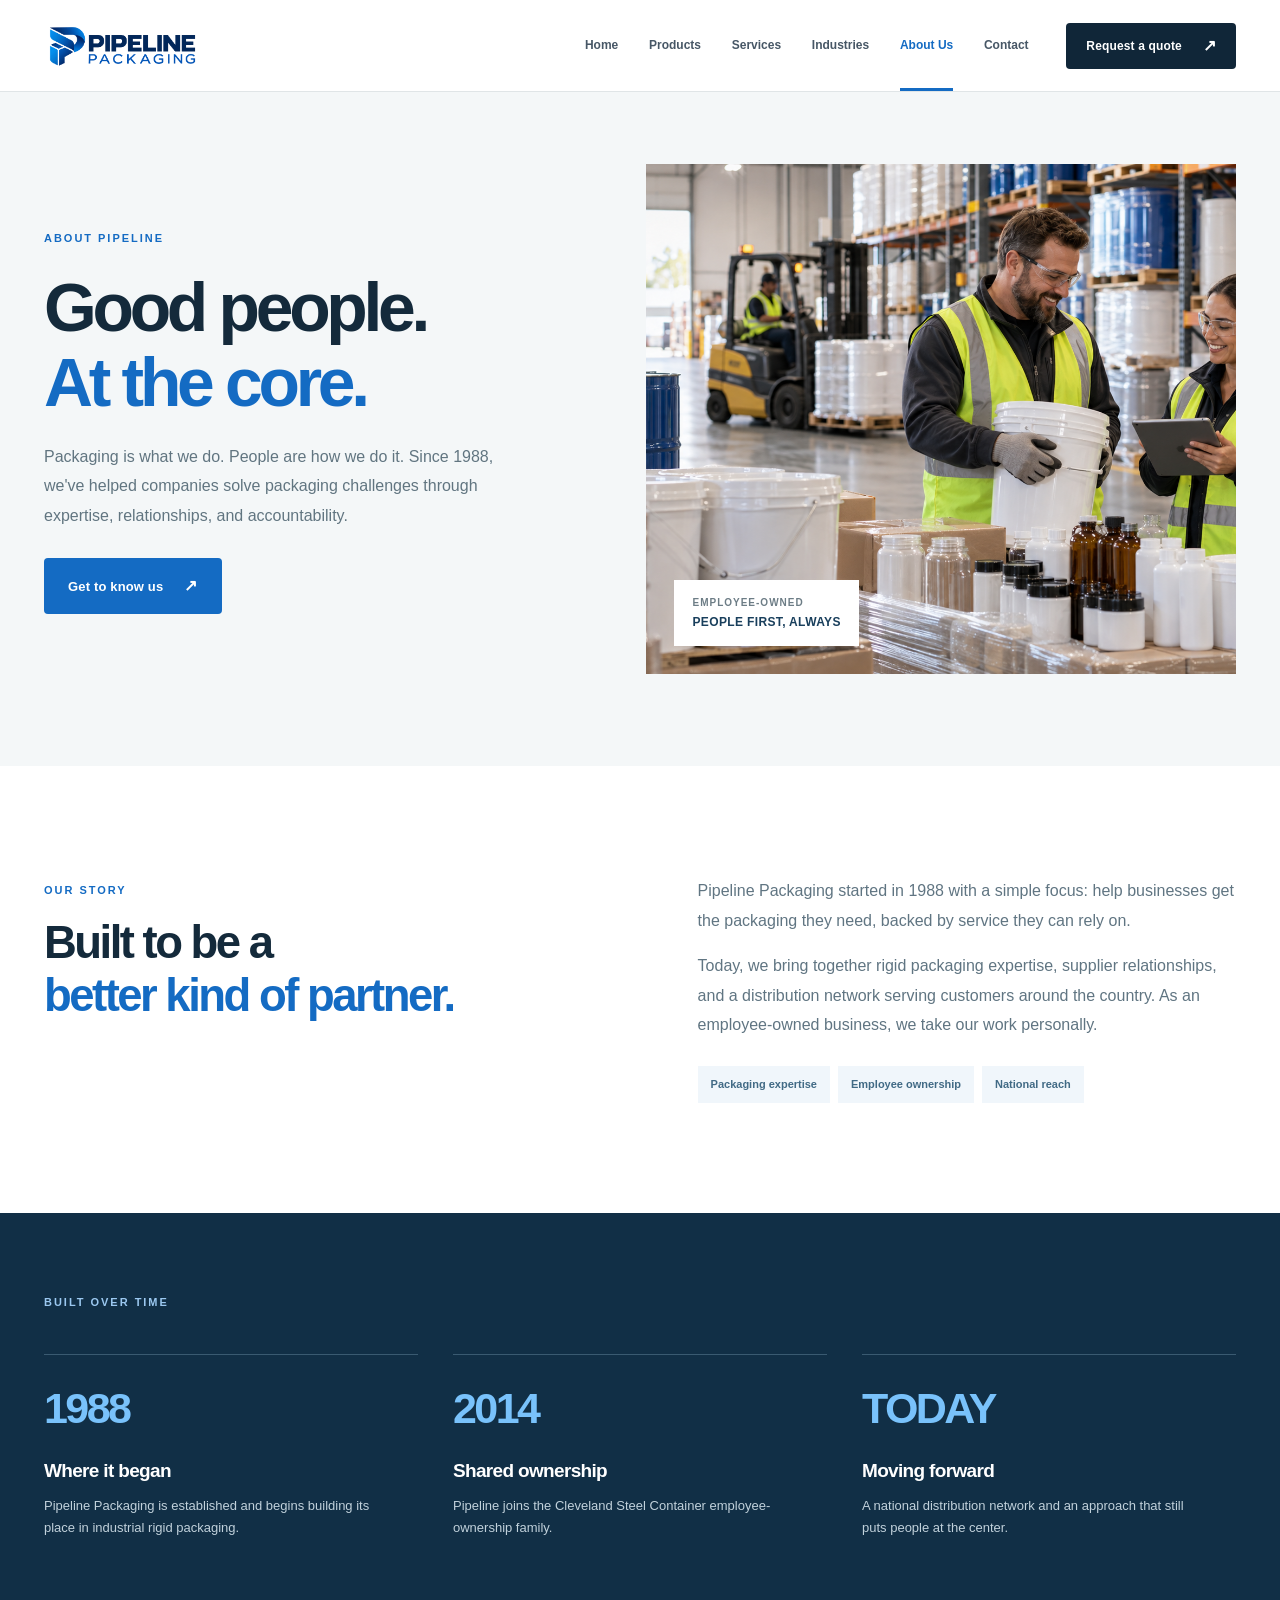
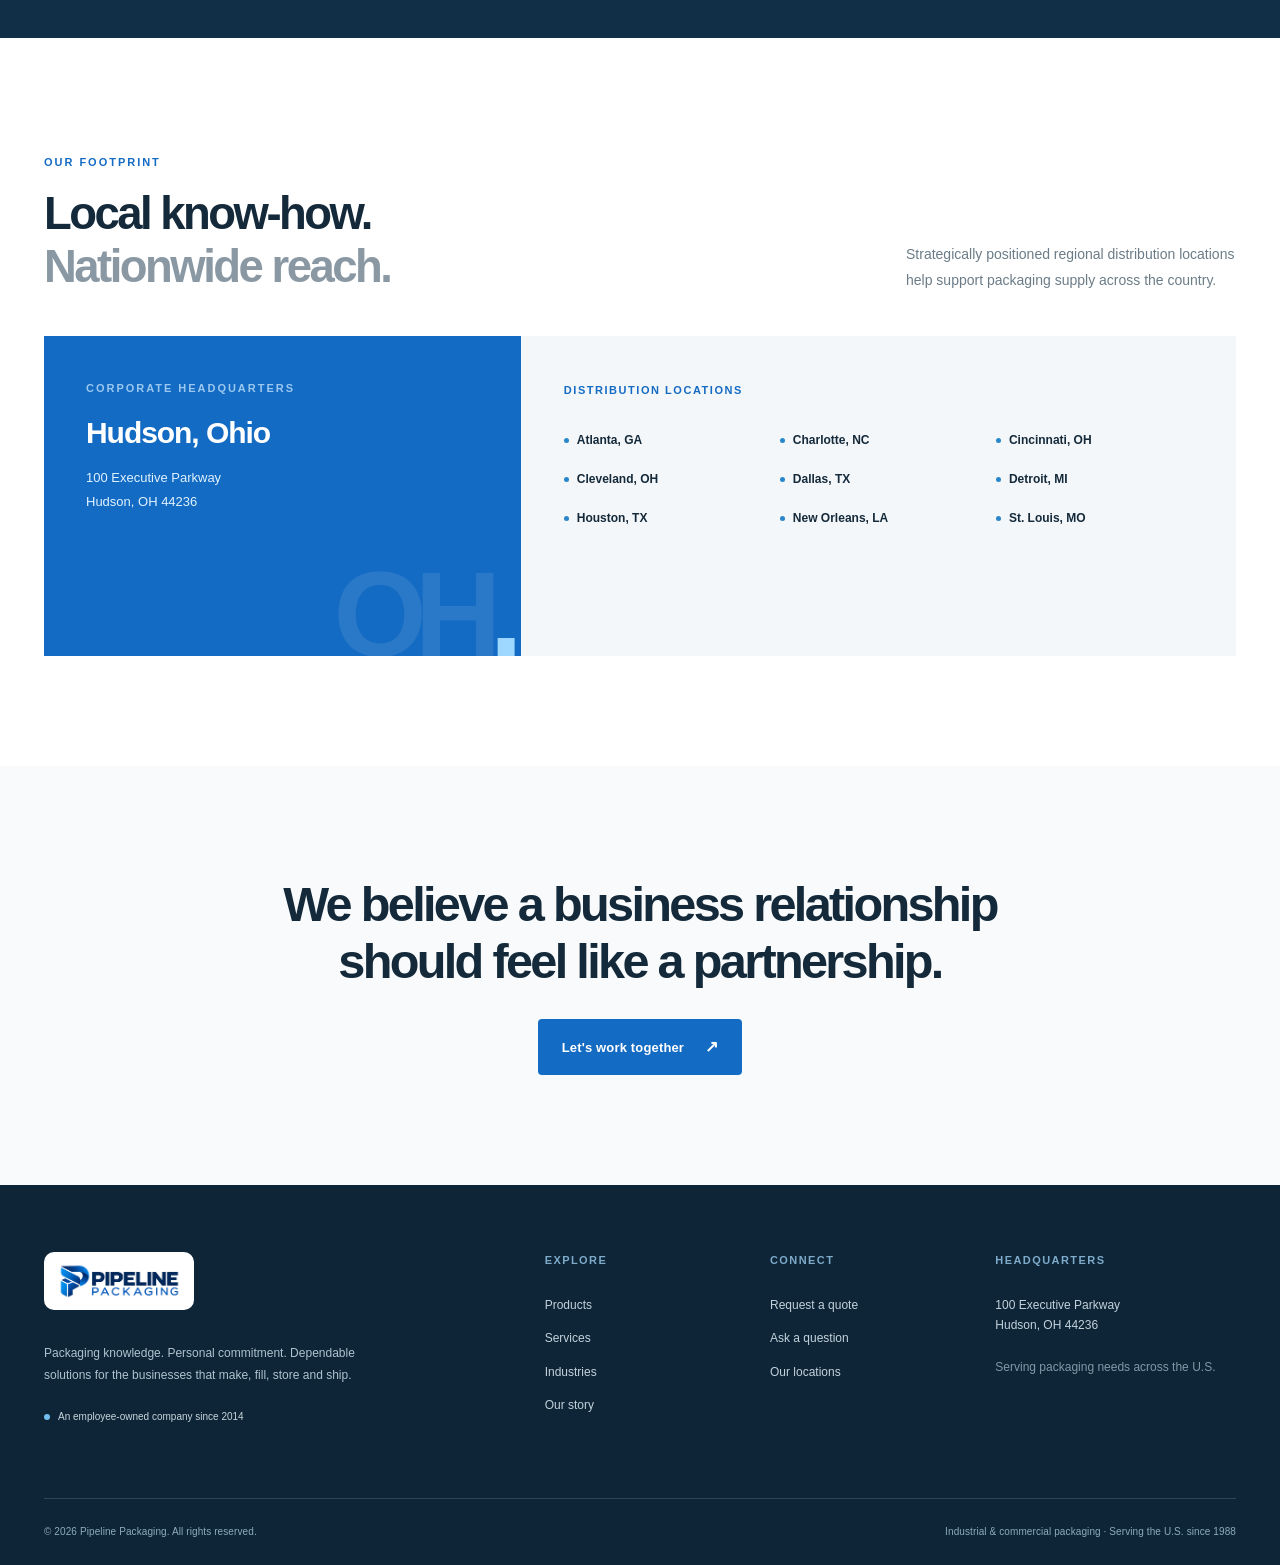
==== commit cfae90f3: "Add files via upload" ====
--- a/about.html
+++ b/about.html
@@ -1,22 +1,22 @@
 <!doctype html><html lang="en"><head><meta charset="utf-8"/><meta name="viewport" content="width=device-width, initial-scale=1"/>
 <title>Our Story &amp; Locations | Pipeline Packaging</title><meta name="description" content="Learn about Pipeline Packaging, employee-owned since 2014, founded in 1988, with regional distribution locations across the United States."/>
-<meta name="theme-color" content="#0d2336"/><link rel="icon" href="favicon.svg" type="image/svg+xml"/><link rel="stylesheet" href="styles.css"/>
+<meta name="theme-color" content="#0d2336"/><link rel="icon" href="favicon.png" type="image/png"/><link rel="shortcut icon" href="favicon.ico"/><link rel="stylesheet" href="styles.css"/>
 <link rel="preconnect" href="https://fonts.googleapis.com"/><link rel="preconnect" href="https://fonts.gstatic.com" crossorigin/>
 <link href="https://fonts.googleapis.com/css2?family=DM+Sans:wght@400;500;600;700&family=Manrope:wght@400;500;600;700;800&display=swap" rel="stylesheet"/>
 </head><body class="page-about"><a class="skip-link" href="#main">Skip to content</a>
 <header class="site-header" id="site-header"><div class="container header-row">
-<a class="brand" href="index.html" aria-label="Pipeline Packaging homepage"><img src="mark.svg" width="46" height="46" alt=""/><span class="brand-words"><strong>PIPELINE<span class="brand-dot">.</span></strong><small>PACKAGING</small></span></a>
+<a class="brand" href="index.html" aria-label="Pipeline Packaging homepage"><img src="pipeline-logo.png" class="brand-logo-full" alt="Pipeline Packaging"/></a>
 <nav class="main-nav" id="main-nav" aria-label="Main navigation"><a href="index.html" class="nav-link " >Home</a><a href="products.html" class="nav-link " >Products</a><a href="services.html" class="nav-link " >Services</a><a href="industries.html" class="nav-link " >Industries</a><a href="about.html" class="nav-link active" aria-current="page">About Us</a><a href="contact.html" class="nav-link " >Contact</a><a class="btn btn-dark nav-cta" href="contact.html?interest=General%20packaging%20inquiry">Request a quote <span aria-hidden="true">↗</span></a></nav>
 <button class="menu-toggle" type="button" aria-label="Open menu" aria-expanded="false" aria-controls="main-nav"><span></span><span></span><span></span></button>
 </div></header><main id="main">
-<section class="sub-hero about-head"><div class="container about-lead"><div><span class="kicker">ABOUT PIPELINE</span><h1>Good people.<br/><em>At the core.</em></h1><p>Packaging is what we do. People are how we do it. Since 1988, we've helped companies solve packaging challenges through expertise, relationships, and accountability.</p><a href="contact.html" class="btn btn-blue btn-large">Get to know us <span aria-hidden="true">↗</span></a></div><div class="about-hero-photo"><img src="warehouse-scene.svg" alt="Illustration of a packaging distribution warehouse"/><div class="photo-overlay photo-warehouse" aria-hidden="true"></div><div class="about-image-label">EMPLOYEE-OWNED<br/><strong>PEOPLE FIRST, ALWAYS</strong></div></div></div></section>
+<section class="sub-hero about-head"><div class="container about-lead"><div><span class="kicker">ABOUT PIPELINE</span><h1>Good people.<br/><em>At the core.</em></h1><p>Packaging is what we do. People are how we do it. Since 1988, we've helped companies solve packaging challenges through expertise, relationships, and accountability.</p><a href="contact.html" class="btn btn-blue btn-large">Get to know us <span aria-hidden="true">↗</span></a></div><div class="about-hero-photo"><img src="warehouse-team-reviewing-inventory.png" alt="Packaging team inside a warehouse"/><div class="photo-overlay photo-warehouse" aria-hidden="true"></div><div class="about-image-label">EMPLOYEE-OWNED<br/><strong>PEOPLE FIRST, ALWAYS</strong></div></div></div></section>
 <section class="section about-origin"><div class="container about-origin-grid"><div><span class="kicker">OUR STORY</span><h2>Built to be a<br/><em>better kind of partner.</em></h2></div><div><p>Pipeline Packaging started in 1988 with a simple focus: help businesses get the packaging they need, backed by service they can rely on.</p><p>Today, we bring together rigid packaging expertise, supplier relationships, and a distribution network serving customers around the country. As an employee-owned business, we take our work personally.</p><div class="pill-row"><span>Packaging expertise</span><span>Employee ownership</span><span>National reach</span></div></div></div></section>
 <section class="timeline-section"><div class="container"><span class="kicker kicker-light">BUILT OVER TIME</span><div class="timeline-grid"><div><span>1988</span><h3>Where it began</h3><p>Pipeline Packaging is established and begins building its place in industrial rigid packaging.</p></div><div><span>2014</span><h3>Shared ownership</h3><p>Pipeline joins the Cleveland Steel Container employee-ownership family.</p></div><div><span>TODAY</span><h3>Moving forward</h3><p>A national distribution network and an approach that still puts people at the center.</p></div></div></div></section>
 <section class="section" id="locations"><div class="container"><div class="section-top"><div><span class="kicker">OUR FOOTPRINT</span><h2>Local know-how.<br/><span class="muted-heading">Nationwide reach.</span></h2></div><p class="top-caption">Strategically positioned regional distribution locations help support packaging supply across the country.</p></div>
 <div class="location-card"><div class="location-heading"><div><span class="kicker kicker-light">CORPORATE HEADQUARTERS</span><h3>Hudson, Ohio</h3><p>100 Executive Parkway<br/>Hudson, OH 44236</p></div><span class="location-symbol">OH<span class="location-dot">.</span></span></div><div class="cities-col"><span class="cities-head">DISTRIBUTION LOCATIONS</span><div class="cities-grid"><span><i aria-hidden="true"></i>Atlanta, GA</span><span><i aria-hidden="true"></i>Charlotte, NC</span><span><i aria-hidden="true"></i>Cincinnati, OH</span><span><i aria-hidden="true"></i>Cleveland, OH</span><span><i aria-hidden="true"></i>Dallas, TX</span><span><i aria-hidden="true"></i>Detroit, MI</span><span><i aria-hidden="true"></i>Houston, TX</span><span><i aria-hidden="true"></i>New Orleans, LA</span><span><i aria-hidden="true"></i>St. Louis, MO</span></div></div></div></div></section>
 <section class="section about-close"><div class="container"><h2>We believe a business relationship should feel like a partnership.</h2><a href="contact.html#form" class="btn btn-blue btn-large">Let's work together <span aria-hidden="true">↗</span></a></div></section>
 </main><footer class="site-footer"><div class="container"><div class="footer-top">
-<div class="footer-intro"><a class="brand brand-light" href="index.html"><img src="mark.svg" width="46" height="46" alt=""/><span class="brand-words"><strong>PIPELINE<span class="brand-dot">.</span></strong><small>PACKAGING</small></span></a><p>Packaging knowledge. Personal commitment. Dependable solutions for the businesses that make, fill, store and ship.</p><span class="owner-flag"><span class="owner-dot"></span> An employee-owned company since 2014</span></div>
+<div class="footer-intro"><a class="brand brand-light" href="index.html"><img src="pipeline-logo.png" class="brand-logo-full brand-logo-footer" alt="Pipeline Packaging"/></a><p>Packaging knowledge. Personal commitment. Dependable solutions for the businesses that make, fill, store and ship.</p><span class="owner-flag"><span class="owner-dot"></span> An employee-owned company since 2014</span></div>
 <div class="footer-col"><h3>Explore</h3><a href="products.html">Products</a><a href="services.html">Services</a><a href="industries.html">Industries</a><a href="about.html">Our story</a></div>
 <div class="footer-col"><h3>Connect</h3><a href="contact.html">Request a quote</a><a href="contact.html#form">Ask a question</a><a href="about.html#locations">Our locations</a></div>
 <div class="footer-col"><h3>Headquarters</h3><address>100 Executive Parkway<br/>Hudson, OH 44236</address><span class="footer-muted">Serving packaging needs across the U.S.</span></div>
--- a/styles.css
+++ b/styles.css
@@ -24,7 +24,7 @@
 .main-nav{display:flex;align-items:center;gap:clamp(15px,2.4vw,33px)}.nav-link{font-size:12px;font-weight:800;color:#475766;position:relative;line-height:91px;white-space:nowrap;transition:color .2s}.nav-link:hover,.nav-link.active{color:var(--blue)}.nav-link.active::after{content:"";position:absolute;bottom:0;left:0;right:0;height:3px;background:var(--blue)}.site-header.is-scrolled .nav-link{line-height:80px}.nav-cta{margin-left:7px}.menu-toggle{display:none;position:relative;width:44px;height:44px;border:1px solid var(--line);border-radius:3px;background:#fff;padding:11px}.menu-toggle span{display:block;width:21px;height:2px;background:var(--ink);margin:5px 0;transition:transform .2s,opacity .2s}
 /* HOME */
 .hero-section{padding-top:49px;background:#f7f9f9;overflow:hidden}.hero-grid{display:grid;grid-template-columns:.98fr 1.02fr;min-height:616px;gap:28px}.hero-copy{display:flex;align-items:flex-start;flex-direction:column;justify-content:center;padding-bottom:46px;padding-right:14px}.hero-copy h1{font-size:clamp(44px,4.25vw,69px);margin:24px 0 25px;max-width:660px}.hero-copy h1 em{display:block}.hero-lede{font-size:17px;color:#5f707a;max-width:510px;line-height:1.78;margin-bottom:32px}.hero-actions{display:flex;align-items:center;gap:11px;flex-wrap:wrap}.hero-proof{display:flex;align-items:center;gap:17px;margin-top:60px}.hero-proof strong{font-size:12px;font-weight:800;display:block}.hero-proof small{font-size:11px;color:#75828a;display:block;margin-top:2px}.avatar-group{display:flex;padding-left:7px}.avatar-group span{display:grid;place-items:center;width:34px;height:34px;border:2px solid #f7f9f9;border-radius:50%;margin-left:-7px;background:#c8e2f0;color:#1e6691;font-weight:800;font-size:12px}.avatar-group span:nth-child(2){background:#d8d7cc;color:#5b605d}.avatar-group span:nth-child(3){background:#203f56;color:white}
-.hero-media{position:relative;min-height:612px;overflow:hidden;border-radius:3px 3px 0 0;background:#173b59}.hero-base,.story-image img,.about-hero-photo img{width:100%;height:100%;object-fit:cover;position:absolute;inset:0}.photo-overlay{position:absolute;inset:0;background-position:center;background-size:cover;background-repeat:no-repeat;pointer-events:none}.photo-warehouse{background-image:url('https://images.unsplash.com/photo-1586528116311-ad8dd3c8310d?auto=format&fit=crop&w=1600&q=85');opacity:.9}.photo-team{background-image:url('https://images.unsplash.com/photo-1565793298595-6ba897d3b9c5?auto=format&fit=crop&w=1100&q=85');opacity:.9}.hero-photo-shade{position:absolute;inset:0;background:linear-gradient(180deg,rgba(4,19,33,.03) 35%,rgba(5,20,34,.38) 100%),linear-gradient(90deg,rgba(9,31,45,.12),transparent 55%)}
+.hero-media{position:relative;min-height:612px;overflow:hidden;border-radius:3px 3px 0 0;background:#173b59}.hero-base,.story-image img,.about-hero-photo img{width:100%;height:100%;object-fit:cover;position:absolute;inset:0}.photo-overlay{display:none}.photo-warehouse{background-image:url('https://images.unsplash.com/photo-1586528116311-ad8dd3c8310d?auto=format&fit=crop&w=1600&q=85');opacity:.9}.photo-team{background-image:url('https://images.unsplash.com/photo-1565793298595-6ba897d3b9c5?auto=format&fit=crop&w=1100&q=85');opacity:.9}.hero-photo-shade{position:absolute;inset:0;background:linear-gradient(180deg,rgba(4,19,33,.03) 35%,rgba(5,20,34,.38) 100%),linear-gradient(90deg,rgba(9,31,45,.12),transparent 55%)}
 .hero-corner-tag{position:absolute;top:26px;left:27px;color:#fff;font-size:10px;font-weight:800;letter-spacing:.14em;text-shadow:0 1px 12px #07243a;display:flex;align-items:center;gap:9px}.tiny-accent{width:7px;height:7px;background:#6cc5f6;border-radius:50%}
 .hero-float{position:absolute;bottom:37px;left:32px;background:#fff;padding:23px 25px 22px;min-width:245px;box-shadow:var(--shadow)}.hero-float strong{display:block;font-size:24px;font-weight:800;letter-spacing:-.055em;line-height:1.2}.hero-float small{font-size:12px;color:var(--muted);display:block;margin-top:10px}.float-icon{position:absolute;top:15px;right:18px;font-size:20px;color:var(--blue)}
 .trust-strip{min-height:86px;display:flex;align-items:center;justify-content:space-between;gap:18px;color:#63727d}.trust-strip span:first-child{font-size:10px;color:#9aa5aa;font-weight:800;letter-spacing:.15em}.trust-strip strong{font-weight:700;font-size:11px;white-space:nowrap}.trust-line{width:1px;background:#d7e0e4;height:22px}
@@ -53,3 +53,10 @@
 @media(max-width:650px){.container{width:min(calc(100% - 38px),var(--max))}.brand img{height:41px;width:41px}.brand-words strong{font-size:20px}.site-header,.site-header.is-scrolled{height:69px}.main-nav{top:69px}.hero-section{padding-top:34px}.hero-grid{display:flex;flex-direction:column;gap:0}.hero-copy{padding:15px 0 41px}.hero-copy h1{font-size:clamp(43px,10vw,61px);margin:19px 0}.hero-lede{font-size:15px;margin-bottom:23px}.hero-proof{margin-top:28px}.hero-media{min-height:400px;height:400px}.hero-corner-tag{top:17px;left:17px;font-size:9px}.hero-float{left:17px;bottom:17px;padding:16px 17px;min-width:191px}.hero-float strong{font-size:20px}.hero-float small{font-size:10px}.trust-strip{flex-wrap:wrap;padding:21px 0;min-height:auto;justify-content:flex-start;gap:10px 20px}.trust-strip span:first-child{width:100%}.trust-strip strong{font-size:10px}.trust-line{display:none}.stats-grid{grid-template-columns:repeat(2,1fr);padding:23px 0;row-gap:20px}.stats-grid>div,.stats-grid>div:first-child{padding:0 14px 0 0;border:0}.stats-grid strong{font-size:33px}.stats-grid span:not(.statplus){font-size:11px}.section{padding:71px 0}.section-top{display:block;margin-bottom:26px}.section-top h2{font-size:clamp(33px,8vw,44px)}.section-top-side{width:auto;margin-top:20px}.section-top-side p{margin-bottom:10px}.home-products{gap:10px}.product-art{aspect-ratio:1.05}.product-card-bottom{padding:16px 13px 19px}.product-card h3{font-size:15px;min-height:40px;margin-top:7px}.product-card p{font-size:11px;min-height:95px;margin-bottom:15px}.product-card .text-link{font-size:10px;gap:3px}.story-visual{min-height:340px}.story-block{padding:17px}.story-block h3{font-size:19px}.story-block p{font-size:10px}.story-overline{font-size:9px}.story-number{font-size:39px}.story-copy{padding-top:35px}.story-copy>p{font-size:14px}.services-overview .service-trio{grid-template-columns:1fr}.service-tile{min-height:230px;padding:24px}.service-symbol{font-size:29px}.service-count{margin-top:18px}.service-tile h3{font-size:23px}.service-tile p{max-width:100%;margin-bottom:14px}.home-quote{padding-top:0}.quote-band{padding:34px 25px;display:block}.quote-band h2{font-size:31px}.quote-band p{margin:0 0 26px}.quote-band .btn{width:100%}.sub-hero{padding:63px 0}.sub-grid{grid-template-columns:1fr;gap:27px}.sub-hero h1,.contact-top h1{font-size:clamp(44px,10vw,64px)}.sub-hero p{font-size:15px}.sub-hero-art,.sub-hero-art img{height:270px;min-height:270px}.products-page-section{padding-top:54px}.products-control{display:block}.products-control>p{margin-top:15px}.filter-list{margin:25px 0;flex-wrap:nowrap;overflow-x:auto;padding-bottom:13px}.filter-button{flex-shrink:0}.product-grid-page{grid-template-columns:1fr;gap:16px}.product-grid-page .product-art{aspect-ratio:1.65}.product-grid-page .product-card h3{font-size:20px}.product-grid-page .product-card p{min-height:auto;font-size:13px}.note-panel{padding:23px;flex-wrap:wrap;gap:12px;margin-bottom:70px}.note-panel .btn{width:100%}.sub-hero-dark{padding-top:65px;padding-bottom:0}.service-headline{display:block;padding-bottom:37px}.service-headline h1{margin-bottom:18px}.service-headline p{max-width:440px}.service-nav{display:flex;overflow-x:auto;gap:12px}.service-nav a,.service-nav a:not(:first-child){white-space:nowrap;font-size:10px;padding:20px 14px 20px 0;flex-shrink:0}.service-details{padding:0 0 35px}.service-detail{display:block;padding:50px 0}.service-ident{margin-bottom:20px}.service-glyph{font-size:38px}.service-description h2{font-size:34px}.service-description>p{font-size:14px}.cta-split{grid-template-columns:1fr;gap:18px}.industry-head{padding-bottom:66px}.industry-lead{display:block}.industry-lead h1{margin:14px 0 17px}.industry-lead p{max-width:450px}.industries-section{padding:47px 0}.industry-grid{grid-template-columns:1fr}.industry-card{min-height:258px;padding:24px}.industry-card h2{font-size:22px}.industry-mark{font-size:49px}.industry-banner{margin-bottom:70px;padding:25px;gap:12px;flex-wrap:wrap}.industry-banner h2{font-size:24px}.industry-banner .btn{width:100%}.about-head{padding:55px 0}.about-lead{grid-template-columns:1fr;gap:40px}.about-hero-photo{height:350px}.about-origin-grid{grid-template-columns:1fr;gap:25px}.about-origin p{font-size:14px}.timeline-section{padding:60px 0}.timeline-grid{grid-template-columns:1fr;gap:18px}.timeline-grid>div>span{font-size:37px}.timeline-grid h3{margin:8px 0}.location-card{grid-template-columns:1fr}.location-heading{min-height:260px}.location-symbol{font-size:112px}.cities-col{padding:29px 23px}.cities-grid{gap:17px}.cities-grid span{font-size:11px}.about-close h2{font-size:34px}.contact-section{padding:61px 0 76px}.contact-top{grid-template-columns:1fr;gap:25px;margin-bottom:36px}.contact-top h1{margin:15px 0}.contact-top>div:first-child>p{font-size:14px}.contact-aside{padding-left:19px}.form-shell{padding:27px 19px}.form-heading h2{font-size:25px}.form-grid{grid-template-columns:1fr;gap:18px}.form-footer{display:block;padding-top:25px;margin-top:24px}.form-footer .btn{width:100%;margin-top:22px}.modal{padding:25px 19px}.modal h2{font-size:25px}.modal-actions{flex-wrap:wrap}.modal-actions .btn{flex:1}.footer-top{grid-template-columns:repeat(2,1fr);gap:32px 22px;padding-bottom:53px}.footer-intro{grid-column:1/-1}.footer-top .footer-col:last-child{grid-column:1/-1}.footer-bottom{display:block;line-height:2}.footer-bottom span{display:block}}
 @media(max-width:380px){.hero-actions{align-items:stretch;flex-direction:column;width:100%}.hero-actions .btn{justify-content:space-between}.product-card .text-link{font-size:9px}.brand-words strong{font-size:18px}.brand-words small{letter-spacing:.25em}}
 @media(prefers-reduced-motion:reduce){*,*:before,*:after{scroll-behavior:auto!important;transition-duration:.01ms!important;animation-duration:.01ms!important}[data-reveal].will-reveal{opacity:1;transform:none}}
+
+
+/* REAL BRANDING + PHOTOS UPDATE */
+.brand img{border-radius:0}
+.brand-logo-full{display:block;height:52px;width:auto;max-width:min(340px,40vw);object-fit:contain}
+.site-footer .brand-logo-full{height:58px;max-width:320px;background:#fff;padding:8px 12px;border-radius:10px}
+@media(max-width:650px){.brand-logo-full{height:46px;max-width:220px}.site-footer .brand-logo-full{height:52px;max-width:260px}}
